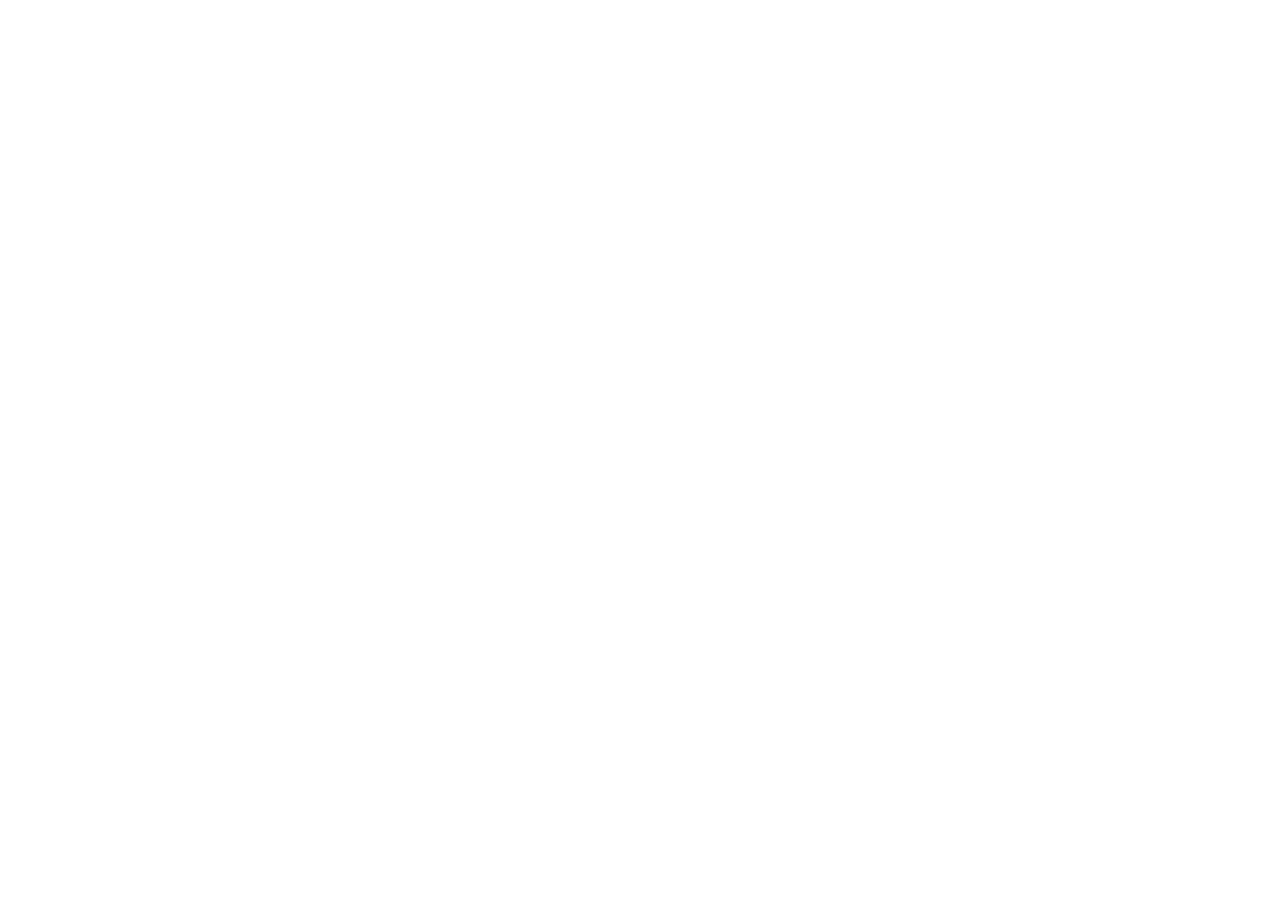
==== index.html @ e98ad9cb "新增login.css/login.js文件，修改login.html文件" ====
<!DOCTYPE html>
<html lang="en">

<head>
    <meta charset="UTF-8">
    <meta name="viewport" content="width=device-width, initial-scale=1.0">
    <meta http-equiv="X-UA-Compatible" content="ie=edge">
    <title>Document</title>

</head>

<body>




</body>

</html>
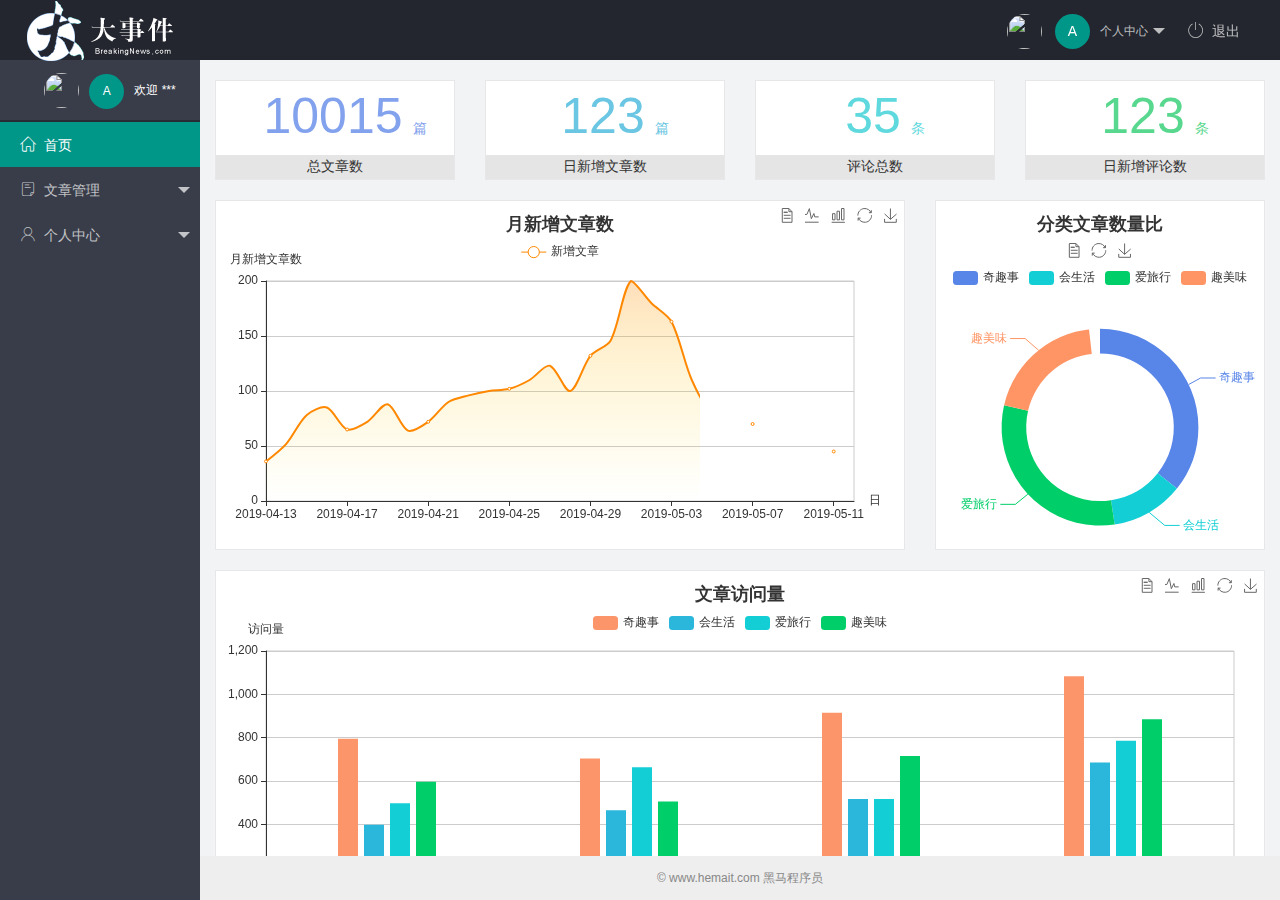
==== commit c0703ab6: "完成主页功能开发" ====
--- a/index.html
+++ b/index.html
@@ -5,15 +5,86 @@
     <meta charset="UTF-8">
     <meta name="viewport" content="width=device-width, initial-scale=1.0">
     <meta http-equiv="X-UA-Compatible" content="ie=edge">
-    <title>Document</title>
+    <title>后台主页</title>
+    <link rel="stylesheet" href="./assets/lib/layui/css/layui.css">
+    <link rel="stylesheet" href="./assets/fonts/iconfont.css">
+    <link rel="stylesheet" href="./assets/css/index.css">
 
 </head>
 
 <body>
+    <div class="layui-layout layui-layout-admin">
+        <div class="layui-header">
+            <div class="layui-logo">
+                <img src="./assets/images/logo.png" alt="" id='logo_pic'>
+            </div>
+            <!-- 头部区域（可配合layui 已有的水平导航） -->
+            <!-- 插入头部logo图片 -->
+
+            <ul class="layui-nav layui-layout-right">
+                <li class="layui-nav-item layui-hide layui-show-md-inline-block">
+                    <a href="javascript:;" class="userinfo">
+                        <img src="//tva1.sinaimg.cn/crop.0.0.118.118.180/5db11ff4gw1e77d3nqrv8j203b03cweg.jpg" class="layui-nav-img"> <span class="text-avatar">A</span>个人中心
+                    </a>
+                    <dl class="layui-nav-child">
+                        <dd><a href="">基本资料</a></dd>
+                        <dd><a href="">更换头像</a></dd>
+                        <dd><a href="">重置密码</a></dd>
+                    </dl>
+                </li>
+                <li class="layui-nav-item" lay-header-event="menuRight" lay-unselect>
+                    <a href="javascript:;" id='logout'>
+                        <span class="iconfont icon-tuichu"></span>退出
+                    </a>
+                </li>
+            </ul>
+        </div>
+
+        <div class="layui-side layui-bg-black">
+            <div class="layui-side-scroll">
+                <!-- 左侧导航区域（可配合layui已有的垂直导航） -->
+                <div class="userinfo">
+                    <img src="//tva1.sinaimg.cn/crop.0.0.118.118.180/5db11ff4gw1e77d3nqrv8j203b03cweg.jpg" class="layui-nav-img"><span class="text-avatar">A</span><span id="welcome">欢迎 ***</span>
+                </div>
+                <ul class="layui-nav layui-nav-tree" lay-shrink="all">
+                    <li class="layui-nav-item layui-this"><a href="./home/dashboard.html" target="fm"><span class="iconfont icon-home"></span>首页</a></li>
+                    <li class="layui-nav-item">
+                        <a class="" href="javascript:;"><span class="iconfont icon-16"></span>文章管理</a>
+                        <dl class="layui-nav-child">
+                            <dd><a href="javascript:;"><i class="layui-icon layui-icon-app"></i>文章类别</a></dd>
+                            <dd><a href="javascript:;"><i class="layui-icon layui-icon-app"></i>文章列表</a></dd>
+                            <dd><a href="javascript:;"><i class="layui-icon layui-icon-app"></i>发表文章</a></dd>
+                        </dl>
+                    </li>
+                    <li class="layui-nav-item">
+                        <a href="javascript:;"><span class="iconfont icon-user"></span>个人中心</a>
+                        <dl class="layui-nav-child">
+                            <dd><a href="javascript:;"><i class="layui-icon layui-icon-app"></i>基本资料</a></dd>
+                            <dd><a href="javascript:;"><i class="layui-icon layui-icon-app"></i>更换头像</a></dd>
+                            <dd><a href="javascript:;"><i class="layui-icon layui-icon-app"></i>重置密码</a></dd>
+                        </dl>
+                    </li>
+                </ul>
+            </div>
+        </div>
+
+        <div class="layui-body">
+            <!-- 内容主体区域 -->
+            <iframe src="./home/dashboard.html" name="fm" frameborder="0" class="fm"></iframe>
+        </div>
+
+        <div class="layui-footer">
+            <!-- 底部固定区域 -->
+            © www.hemait.com 黑马程序员
+        </div>
+    </div>
 
 
 
-
+    <script src="./assets/lib/jquery.js"></script>
+    <script src="./assets/js/baseAPI.js"></script>
+    <script src="./assets/lib/layui/layui.all.js"></script>
+    <script src="./assets/js/index.js"></script>
 </body>
 
 </html>--- a/assets/lib/layui/css/layui.css
+++ b/assets/lib/layui/css/layui.css
@@ -0,0 +1,2 @@
+/** layui-v2.5.5 MIT License By https://www.layui.com */
+ .layui-inline,img{display:inline-block;vertical-align:middle}h1,h2,h3,h4,h5,h6{font-weight:400}.layui-edge,.layui-header,.layui-inline,.layui-main{position:relative}.layui-body,.layui-edge,.layui-elip{overflow:hidden}.layui-btn,.layui-edge,.layui-inline,img{vertical-align:middle}.layui-btn,.layui-disabled,.layui-icon,.layui-unselect{-moz-user-select:none;-webkit-user-select:none;-ms-user-select:none}.layui-elip,.layui-form-checkbox span,.layui-form-pane .layui-form-label{text-overflow:ellipsis;white-space:nowrap}.layui-breadcrumb,.layui-tree-btnGroup{visibility:hidden}blockquote,body,button,dd,div,dl,dt,form,h1,h2,h3,h4,h5,h6,input,li,ol,p,pre,td,textarea,th,ul{margin:0;padding:0;-webkit-tap-highlight-color:rgba(0,0,0,0)}a:active,a:hover{outline:0}img{border:none}li{list-style:none}table{border-collapse:collapse;border-spacing:0}h4,h5,h6{font-size:100%}button,input,optgroup,option,select,textarea{font-family:inherit;font-size:inherit;font-style:inherit;font-weight:inherit;outline:0}pre{white-space:pre-wrap;white-space:-moz-pre-wrap;white-space:-pre-wrap;white-space:-o-pre-wrap;word-wrap:break-word}body{line-height:24px;font:14px Helvetica Neue,Helvetica,PingFang SC,Tahoma,Arial,sans-serif}hr{height:1px;margin:10px 0;border:0;clear:both}a{color:#333;text-decoration:none}a:hover{color:#777}a cite{font-style:normal;*cursor:pointer}.layui-border-box,.layui-border-box *{box-sizing:border-box}.layui-box,.layui-box *{box-sizing:content-box}.layui-clear{clear:both;*zoom:1}.layui-clear:after{content:'\20';clear:both;*zoom:1;display:block;height:0}.layui-inline{*display:inline;*zoom:1}.layui-edge{display:inline-block;width:0;height:0;border-width:6px;border-style:dashed;border-color:transparent}.layui-edge-top{top:-4px;border-bottom-color:#999;border-bottom-style:solid}.layui-edge-right{border-left-color:#999;border-left-style:solid}.layui-edge-bottom{top:2px;border-top-color:#999;border-top-style:solid}.layui-edge-left{border-right-color:#999;border-right-style:solid}.layui-disabled,.layui-disabled:hover{color:#d2d2d2!important;cursor:not-allowed!important}.layui-circle{border-radius:100%}.layui-show{display:block!important}.layui-hide{display:none!important}@font-face{font-family:layui-icon;src:url(../font/iconfont.eot?v=250);src:url(../font/iconfont.eot?v=250#iefix) format('embedded-opentype'),url(../font/iconfont.woff2?v=250) format('woff2'),url(../font/iconfont.woff?v=250) format('woff'),url(../font/iconfont.ttf?v=250) format('truetype'),url(../font/iconfont.svg?v=250#layui-icon) format('svg')}.layui-icon{font-family:layui-icon!important;font-size:16px;font-style:normal;-webkit-font-smoothing:antialiased;-moz-osx-font-smoothing:grayscale}.layui-icon-reply-fill:before{content:"\e611"}.layui-icon-set-fill:before{content:"\e614"}.layui-icon-menu-fill:before{content:"\e60f"}.layui-icon-search:before{content:"\e615"}.layui-icon-share:before{content:"\e641"}.layui-icon-set-sm:before{content:"\e620"}.layui-icon-engine:before{content:"\e628"}.layui-icon-close:before{content:"\1006"}.layui-icon-close-fill:before{content:"\1007"}.layui-icon-chart-screen:before{content:"\e629"}.layui-icon-star:before{content:"\e600"}.layui-icon-circle-dot:before{content:"\e617"}.layui-icon-chat:before{content:"\e606"}.layui-icon-release:before{content:"\e609"}.layui-icon-list:before{content:"\e60a"}.layui-icon-chart:before{content:"\e62c"}.layui-icon-ok-circle:before{content:"\1005"}.layui-icon-layim-theme:before{content:"\e61b"}.layui-icon-table:before{content:"\e62d"}.layui-icon-right:before{content:"\e602"}.layui-icon-left:before{content:"\e603"}.layui-icon-cart-simple:before{content:"\e698"}.layui-icon-face-cry:before{content:"\e69c"}.layui-icon-face-smile:before{content:"\e6af"}.layui-icon-survey:before{content:"\e6b2"}.layui-icon-tree:before{content:"\e62e"}.layui-icon-upload-circle:before{content:"\e62f"}.layui-icon-add-circle:before{content:"\e61f"}.layui-icon-download-circle:before{content:"\e601"}.layui-icon-templeate-1:before{content:"\e630"}.layui-icon-util:before{content:"\e631"}.layui-icon-face-surprised:before{content:"\e664"}.layui-icon-edit:before{content:"\e642"}.layui-icon-speaker:before{content:"\e645"}.layui-icon-down:before{content:"\e61a"}.layui-icon-file:before{content:"\e621"}.layui-icon-layouts:before{content:"\e632"}.layui-icon-rate-half:before{content:"\e6c9"}.layui-icon-add-circle-fine:before{content:"\e608"}.layui-icon-prev-circle:before{content:"\e633"}.layui-icon-read:before{content:"\e705"}.layui-icon-404:before{content:"\e61c"}.layui-icon-carousel:before{content:"\e634"}.layui-icon-help:before{content:"\e607"}.layui-icon-code-circle:before{content:"\e635"}.layui-icon-water:before{content:"\e636"}.layui-icon-username:before{content:"\e66f"}.layui-icon-find-fill:before{content:"\e670"}.layui-icon-about:before{content:"\e60b"}.layui-icon-location:before{content:"\e715"}.layui-icon-up:before{content:"\e619"}.layui-icon-pause:before{content:"\e651"}.layui-icon-date:before{content:"\e637"}.layui-icon-layim-uploadfile:before{content:"\e61d"}.layui-icon-delete:before{content:"\e640"}.layui-icon-play:before{content:"\e652"}.layui-icon-top:before{content:"\e604"}.layui-icon-friends:before{content:"\e612"}.layui-icon-refresh-3:before{content:"\e9aa"}.layui-icon-ok:before{content:"\e605"}.layui-icon-layer:before{content:"\e638"}.layui-icon-face-smile-fine:before{content:"\e60c"}.layui-icon-dollar:before{content:"\e659"}.layui-icon-group:before{content:"\e613"}.layui-icon-layim-download:before{content:"\e61e"}.layui-icon-picture-fine:before{content:"\e60d"}.layui-icon-link:before{content:"\e64c"}.layui-icon-diamond:before{content:"\e735"}.layui-icon-log:before{content:"\e60e"}.layui-icon-rate-solid:before{content:"\e67a"}.layui-icon-fonts-del:before{content:"\e64f"}.layui-icon-unlink:before{content:"\e64d"}.layui-icon-fonts-clear:before{content:"\e639"}.layui-icon-triangle-r:before{content:"\e623"}.layui-icon-circle:before{content:"\e63f"}.layui-icon-radio:before{content:"\e643"}.layui-icon-align-center:before{content:"\e647"}.layui-icon-align-right:before{content:"\e648"}.layui-icon-align-left:before{content:"\e649"}.layui-icon-loading-1:before{content:"\e63e"}.layui-icon-return:before{content:"\e65c"}.layui-icon-fonts-strong:before{content:"\e62b"}.layui-icon-upload:before{content:"\e67c"}.layui-icon-dialogue:before{content:"\e63a"}.layui-icon-video:before{content:"\e6ed"}.layui-icon-headset:before{content:"\e6fc"}.layui-icon-cellphone-fine:before{content:"\e63b"}.layui-icon-add-1:before{content:"\e654"}.layui-icon-face-smile-b:before{content:"\e650"}.layui-icon-fonts-html:before{content:"\e64b"}.layui-icon-form:before{content:"\e63c"}.layui-icon-cart:before{content:"\e657"}.layui-icon-camera-fill:before{content:"\e65d"}.layui-icon-tabs:before{content:"\e62a"}.layui-icon-fonts-code:before{content:"\e64e"}.layui-icon-fire:before{content:"\e756"}.layui-icon-set:before{content:"\e716"}.layui-icon-fonts-u:before{content:"\e646"}.layui-icon-triangle-d:before{content:"\e625"}.layui-icon-tips:before{content:"\e702"}.layui-icon-picture:before{content:"\e64a"}.layui-icon-more-vertical:before{content:"\e671"}.layui-icon-flag:before{content:"\e66c"}.layui-icon-loading:before{content:"\e63d"}.layui-icon-fonts-i:before{content:"\e644"}.layui-icon-refresh-1:before{content:"\e666"}.layui-icon-rmb:before{content:"\e65e"}.layui-icon-home:before{content:"\e68e"}.layui-icon-user:before{content:"\e770"}.layui-icon-notice:before{content:"\e667"}.layui-icon-login-weibo:before{content:"\e675"}.layui-icon-voice:before{content:"\e688"}.layui-icon-upload-drag:before{content:"\e681"}.layui-icon-login-qq:before{content:"\e676"}.layui-icon-snowflake:before{content:"\e6b1"}.layui-icon-file-b:before{content:"\e655"}.layui-icon-template:before{content:"\e663"}.layui-icon-auz:before{content:"\e672"}.layui-icon-console:before{content:"\e665"}.layui-icon-app:before{content:"\e653"}.layui-icon-prev:before{content:"\e65a"}.layui-icon-website:before{content:"\e7ae"}.layui-icon-next:before{content:"\e65b"}.layui-icon-component:before{content:"\e857"}.layui-icon-more:before{content:"\e65f"}.layui-icon-login-wechat:before{content:"\e677"}.layui-icon-shrink-right:before{content:"\e668"}.layui-icon-spread-left:before{content:"\e66b"}.layui-icon-camera:before{content:"\e660"}.layui-icon-note:before{content:"\e66e"}.layui-icon-refresh:before{content:"\e669"}.layui-icon-female:before{content:"\e661"}.layui-icon-male:before{content:"\e662"}.layui-icon-password:before{content:"\e673"}.layui-icon-senior:before{content:"\e674"}.layui-icon-theme:before{content:"\e66a"}.layui-icon-tread:before{content:"\e6c5"}.layui-icon-praise:before{content:"\e6c6"}.layui-icon-star-fill:before{content:"\e658"}.layui-icon-rate:before{content:"\e67b"}.layui-icon-template-1:before{content:"\e656"}.layui-icon-vercode:before{content:"\e679"}.layui-icon-cellphone:before{content:"\e678"}.layui-icon-screen-full:before{content:"\e622"}.layui-icon-screen-restore:before{content:"\e758"}.layui-icon-cols:before{content:"\e610"}.layui-icon-export:before{content:"\e67d"}.layui-icon-print:before{content:"\e66d"}.layui-icon-slider:before{content:"\e714"}.layui-icon-addition:before{content:"\e624"}.layui-icon-subtraction:before{content:"\e67e"}.layui-icon-service:before{content:"\e626"}.layui-icon-transfer:before{content:"\e691"}.layui-main{width:1140px;margin:0 auto}.layui-header{z-index:1000;height:60px}.layui-header a:hover{transition:all .5s;-webkit-transition:all .5s}.layui-side{position:fixed;left:0;top:0;bottom:0;z-index:999;width:200px;overflow-x:hidden}.layui-side-scroll{position:relative;width:220px;height:100%;overflow-x:hidden}.layui-body{position:absolute;left:200px;right:0;top:0;bottom:0;z-index:998;width:auto;overflow-y:auto;box-sizing:border-box}.layui-layout-body{overflow:hidden}.layui-layout-admin .layui-header{background-color:#23262E}.layui-layout-admin .layui-side{top:60px;width:200px;overflow-x:hidden}.layui-layout-admin .layui-body{position:fixed;top:60px;bottom:44px}.layui-layout-admin .layui-main{width:auto;margin:0 15px}.layui-layout-admin .layui-footer{position:fixed;left:200px;right:0;bottom:0;height:44px;line-height:44px;padding:0 15px;background-color:#eee}.layui-layout-admin .layui-logo{position:absolute;left:0;top:0;width:200px;height:100%;line-height:60px;text-align:center;color:#009688;font-size:16px}.layui-layout-admin .layui-header .layui-nav{background:0 0}.layui-layout-left{position:absolute!important;left:200px;top:0}.layui-layout-right{position:absolute!important;right:0;top:0}.layui-container{position:relative;margin:0 auto;padding:0 15px;box-sizing:border-box}.layui-fluid{position:relative;margin:0 auto;padding:0 15px}.layui-row:after,.layui-row:before{content:'';display:block;clear:both}.layui-col-lg1,.layui-col-lg10,.layui-col-lg11,.layui-col-lg12,.layui-col-lg2,.layui-col-lg3,.layui-col-lg4,.layui-col-lg5,.layui-col-lg6,.layui-col-lg7,.layui-col-lg8,.layui-col-lg9,.layui-col-md1,.layui-col-md10,.layui-col-md11,.layui-col-md12,.layui-col-md2,.layui-col-md3,.layui-col-md4,.layui-col-md5,.layui-col-md6,.layui-col-md7,.layui-col-md8,.layui-col-md9,.layui-col-sm1,.layui-col-sm10,.layui-col-sm11,.layui-col-sm12,.layui-col-sm2,.layui-col-sm3,.layui-col-sm4,.layui-col-sm5,.layui-col-sm6,.layui-col-sm7,.layui-col-sm8,.layui-col-sm9,.layui-col-xs1,.layui-col-xs10,.layui-col-xs11,.layui-col-xs12,.layui-col-xs2,.layui-col-xs3,.layui-col-xs4,.layui-col-xs5,.layui-col-xs6,.layui-col-xs7,.layui-col-xs8,.layui-col-xs9{position:relative;display:block;box-sizing:border-box}.layui-col-xs1,.layui-col-xs10,.layui-col-xs11,.layui-col-xs12,.layui-col-xs2,.layui-col-xs3,.layui-col-xs4,.layui-col-xs5,.layui-col-xs6,.layui-col-xs7,.layui-col-xs8,.layui-col-xs9{float:left}.layui-col-xs1{width:8.33333333%}.layui-col-xs2{width:16.66666667%}.layui-col-xs3{width:25%}.layui-col-xs4{width:33.33333333%}.layui-col-xs5{width:41.66666667%}.layui-col-xs6{width:50%}.layui-col-xs7{width:58.33333333%}.layui-col-xs8{width:66.66666667%}.layui-col-xs9{width:75%}.layui-col-xs10{width:83.33333333%}.layui-col-xs11{width:91.66666667%}.layui-col-xs12{width:100%}.layui-col-xs-offset1{margin-left:8.33333333%}.layui-col-xs-offset2{margin-left:16.66666667%}.layui-col-xs-offset3{margin-left:25%}.layui-col-xs-offset4{margin-left:33.33333333%}.layui-col-xs-offset5{margin-left:41.66666667%}.layui-col-xs-offset6{margin-left:50%}.layui-col-xs-offset7{margin-left:58.33333333%}.layui-col-xs-offset8{margin-left:66.66666667%}.layui-col-xs-offset9{margin-left:75%}.layui-col-xs-offset10{margin-left:83.33333333%}.layui-col-xs-offset11{margin-left:91.66666667%}.layui-col-xs-offset12{margin-left:100%}@media screen and (max-width:768px){.layui-hide-xs{display:none!important}.layui-show-xs-block{display:block!important}.layui-show-xs-inline{display:inline!important}.layui-show-xs-inline-block{display:inline-block!important}}@media screen and (min-width:768px){.layui-container{width:750px}.layui-hide-sm{display:none!important}.layui-show-sm-block{display:block!important}.layui-show-sm-inline{display:inline!important}.layui-show-sm-inline-block{display:inline-block!important}.layui-col-sm1,.layui-col-sm10,.layui-col-sm11,.layui-col-sm12,.layui-col-sm2,.layui-col-sm3,.layui-col-sm4,.layui-col-sm5,.layui-col-sm6,.layui-col-sm7,.layui-col-sm8,.layui-col-sm9{float:left}.layui-col-sm1{width:8.33333333%}.layui-col-sm2{width:16.66666667%}.layui-col-sm3{width:25%}.layui-col-sm4{width:33.33333333%}.layui-col-sm5{width:41.66666667%}.layui-col-sm6{width:50%}.layui-col-sm7{width:58.33333333%}.layui-col-sm8{width:66.66666667%}.layui-col-sm9{width:75%}.layui-col-sm10{width:83.33333333%}.layui-col-sm11{width:91.66666667%}.layui-col-sm12{width:100%}.layui-col-sm-offset1{margin-left:8.33333333%}.layui-col-sm-offset2{margin-left:16.66666667%}.layui-col-sm-offset3{margin-left:25%}.layui-col-sm-offset4{margin-left:33.33333333%}.layui-col-sm-offset5{margin-left:41.66666667%}.layui-col-sm-offset6{margin-left:50%}.layui-col-sm-offset7{margin-left:58.33333333%}.layui-col-sm-offset8{margin-left:66.66666667%}.layui-col-sm-offset9{margin-left:75%}.layui-col-sm-offset10{margin-left:83.33333333%}.layui-col-sm-offset11{margin-left:91.66666667%}.layui-col-sm-offset12{margin-left:100%}}@media screen and (min-width:992px){.layui-container{width:970px}.layui-hide-md{display:none!important}.layui-show-md-block{display:block!important}.layui-show-md-inline{display:inline!important}.layui-show-md-inline-block{display:inline-block!important}.layui-col-md1,.layui-col-md10,.layui-col-md11,.layui-col-md12,.layui-col-md2,.layui-col-md3,.layui-col-md4,.layui-col-md5,.layui-col-md6,.layui-col-md7,.layui-col-md8,.layui-col-md9{float:left}.layui-col-md1{width:8.33333333%}.layui-col-md2{width:16.66666667%}.layui-col-md3{width:25%}.layui-col-md4{width:33.33333333%}.layui-col-md5{width:41.66666667%}.layui-col-md6{width:50%}.layui-col-md7{width:58.33333333%}.layui-col-md8{width:66.66666667%}.layui-col-md9{width:75%}.layui-col-md10{width:83.33333333%}.layui-col-md11{width:91.66666667%}.layui-col-md12{width:100%}.layui-col-md-offset1{margin-left:8.33333333%}.layui-col-md-offset2{margin-left:16.66666667%}.layui-col-md-offset3{margin-left:25%}.layui-col-md-offset4{margin-left:33.33333333%}.layui-col-md-offset5{margin-left:41.66666667%}.layui-col-md-offset6{margin-left:50%}.layui-col-md-offset7{margin-left:58.33333333%}.layui-col-md-offset8{margin-left:66.66666667%}.layui-col-md-offset9{margin-left:75%}.layui-col-md-offset10{margin-left:83.33333333%}.layui-col-md-offset11{margin-left:91.66666667%}.layui-col-md-offset12{margin-left:100%}}@media screen and (min-width:1200px){.layui-container{width:1170px}.layui-hide-lg{display:none!important}.layui-show-lg-block{display:block!important}.layui-show-lg-inline{display:inline!important}.layui-show-lg-inline-block{display:inline-block!important}.layui-col-lg1,.layui-col-lg10,.layui-col-lg11,.layui-col-lg12,.layui-col-lg2,.layui-col-lg3,.layui-col-lg4,.layui-col-lg5,.layui-col-lg6,.layui-col-lg7,.layui-col-lg8,.layui-col-lg9{float:left}.layui-col-lg1{width:8.33333333%}.layui-col-lg2{width:16.66666667%}.layui-col-lg3{width:25%}.layui-col-lg4{width:33.33333333%}.layui-col-lg5{width:41.66666667%}.layui-col-lg6{width:50%}.layui-col-lg7{width:58.33333333%}.layui-col-lg8{width:66.66666667%}.layui-col-lg9{width:75%}.layui-col-lg10{width:83.33333333%}.layui-col-lg11{width:91.66666667%}.layui-col-lg12{width:100%}.layui-col-lg-offset1{margin-left:8.33333333%}.layui-col-lg-offset2{margin-left:16.66666667%}.layui-col-lg-offset3{margin-left:25%}.layui-col-lg-offset4{margin-left:33.33333333%}.layui-col-lg-offset5{margin-left:41.66666667%}.layui-col-lg-offset6{margin-left:50%}.layui-col-lg-offset7{margin-left:58.33333333%}.layui-col-lg-offset8{margin-left:66.66666667%}.layui-col-lg-offset9{margin-left:75%}.layui-col-lg-offset10{margin-left:83.33333333%}.layui-col-lg-offset11{margin-left:91.66666667%}.layui-col-lg-offset12{margin-left:100%}}.layui-col-space1{margin:-.5px}.layui-col-space1>*{padding:.5px}.layui-col-space3{margin:-1.5px}.layui-col-space3>*{padding:1.5px}.layui-col-space5{margin:-2.5px}.layui-col-space5>*{padding:2.5px}.layui-col-space8{margin:-3.5px}.layui-col-space8>*{padding:3.5px}.layui-col-space10{margin:-5px}.layui-col-space10>*{padding:5px}.layui-col-space12{margin:-6px}.layui-col-space12>*{padding:6px}.layui-col-space15{margin:-7.5px}.layui-col-space15>*{padding:7.5px}.layui-col-space18{margin:-9px}.layui-col-space18>*{padding:9px}.layui-col-space20{margin:-10px}.layui-col-space20>*{padding:10px}.layui-col-space22{margin:-11px}.layui-col-space22>*{padding:11px}.layui-col-space25{margin:-12.5px}.layui-col-space25>*{padding:12.5px}.layui-col-space30{margin:-15px}.layui-col-space30>*{padding:15px}.layui-btn,.layui-input,.layui-select,.layui-textarea,.layui-upload-button{outline:0;-webkit-appearance:none;transition:all .3s;-webkit-transition:all .3s;box-sizing:border-box}.layui-elem-quote{margin-bottom:10px;padding:15px;line-height:22px;border-left:5px solid #009688;border-radius:0 2px 2px 0;background-color:#f2f2f2}.layui-quote-nm{border-style:solid;border-width:1px 1px 1px 5px;background:0 0}.layui-elem-field{margin-bottom:10px;padding:0;border-width:1px;border-style:solid}.layui-elem-field legend{margin-left:20px;padding:0 10px;font-size:20px;font-weight:300}.layui-field-title{margin:10px 0 20px;border-width:1px 0 0}.layui-field-box{padding:10px 15px}.layui-field-title .layui-field-box{padding:10px 0}.layui-progress{position:relative;height:6px;border-radius:20px;background-color:#e2e2e2}.layui-progress-bar{position:absolute;left:0;top:0;width:0;max-width:100%;height:6px;border-radius:20px;text-align:right;background-color:#5FB878;transition:all .3s;-webkit-transition:all .3s}.layui-progress-big,.layui-progress-big .layui-progress-bar{height:18px;line-height:18px}.layui-progress-text{position:relative;top:-20px;line-height:18px;font-size:12px;color:#666}.layui-progress-big .layui-progress-text{position:static;padding:0 10px;color:#fff}.layui-collapse{border-width:1px;border-style:solid;border-radius:2px}.layui-colla-content,.layui-colla-item{border-top-width:1px;border-top-style:solid}.layui-colla-item:first-child{border-top:none}.layui-colla-title{position:relative;height:42px;line-height:42px;padding:0 15px 0 35px;color:#333;background-color:#f2f2f2;cursor:pointer;font-size:14px;overflow:hidden}.layui-colla-content{display:none;padding:10px 15px;line-height:22px;color:#666}.layui-colla-icon{position:absolute;left:15px;top:0;font-size:14px}.layui-card{margin-bottom:15px;border-radius:2px;background-color:#fff;box-shadow:0 1px 2px 0 rgba(0,0,0,.05)}.layui-card:last-child{margin-bottom:0}.layui-card-header{position:relative;height:42px;line-height:42px;padding:0 15px;border-bottom:1px solid #f6f6f6;color:#333;border-radius:2px 2px 0 0;font-size:14px}.layui-bg-black,.layui-bg-blue,.layui-bg-cyan,.layui-bg-green,.layui-bg-orange,.layui-bg-red{color:#fff!important}.layui-card-body{position:relative;padding:10px 15px;line-height:24px}.layui-card-body[pad15]{padding:15px}.layui-card-body[pad20]{padding:20px}.layui-card-body .layui-table{margin:5px 0}.layui-card .layui-tab{margin:0}.layui-panel-window{position:relative;padding:15px;border-radius:0;border-top:5px solid #E6E6E6;background-color:#fff}.layui-auxiliar-moving{position:fixed;left:0;right:0;top:0;bottom:0;width:100%;height:100%;background:0 0;z-index:9999999999}.layui-form-label,.layui-form-mid,.layui-form-select,.layui-input-block,.layui-input-inline,.layui-textarea{position:relative}.layui-bg-red{background-color:#FF5722!important}.layui-bg-orange{background-color:#FFB800!important}.layui-bg-green{background-color:#009688!important}.layui-bg-cyan{background-color:#2F4056!important}.layui-bg-blue{background-color:#1E9FFF!important}.layui-bg-black{background-color:#393D49!important}.layui-bg-gray{background-color:#eee!important;color:#666!important}.layui-badge-rim,.layui-colla-content,.layui-colla-item,.layui-collapse,.layui-elem-field,.layui-form-pane .layui-form-item[pane],.layui-form-pane .layui-form-label,.layui-input,.layui-layedit,.layui-layedit-tool,.layui-quote-nm,.layui-select,.layui-tab-bar,.layui-tab-card,.layui-tab-title,.layui-tab-title .layui-this:after,.layui-textarea{border-color:#e6e6e6}.layui-timeline-item:before,hr{background-color:#e6e6e6}.layui-text{line-height:22px;font-size:14px;color:#666}.layui-text h1,.layui-text h2,.layui-text h3{font-weight:500;color:#333}.layui-text h1{font-size:30px}.layui-text h2{font-size:24px}.layui-text h3{font-size:18px}.layui-text a:not(.layui-btn){color:#01AAED}.layui-text a:not(.layui-btn):hover{text-decoration:underline}.layui-text ul{padding:5px 0 5px 15px}.layui-text ul li{margin-top:5px;list-style-type:disc}.layui-text em,.layui-word-aux{color:#999!important;padding:0 5px!important}.layui-btn{display:inline-block;height:38px;line-height:38px;padding:0 18px;background-color:#009688;color:#fff;white-space:nowrap;text-align:center;font-size:14px;border:none;border-radius:2px;cursor:pointer}.layui-btn:hover{opacity:.8;filter:alpha(opacity=80);color:#fff}.layui-btn:active{opacity:1;filter:alpha(opacity=100)}.layui-btn+.layui-btn{margin-left:10px}.layui-btn-container{font-size:0}.layui-btn-container .layui-btn{margin-right:10px;margin-bottom:10px}.layui-btn-container .layui-btn+.layui-btn{margin-left:0}.layui-table .layui-btn-container .layui-btn{margin-bottom:9px}.layui-btn-radius{border-radius:100px}.layui-btn .layui-icon{margin-right:3px;font-size:18px;vertical-align:bottom;vertical-align:middle\9}.layui-btn-primary{border:1px solid #C9C9C9;background-color:#fff;color:#555}.layui-btn-primary:hover{border-color:#009688;color:#333}.layui-btn-normal{background-color:#1E9FFF}.layui-btn-warm{background-color:#FFB800}.layui-btn-danger{background-color:#FF5722}.layui-btn-checked{background-color:#5FB878}.layui-btn-disabled,.layui-btn-disabled:active,.layui-btn-disabled:hover{border:1px solid #e6e6e6;background-color:#FBFBFB;color:#C9C9C9;cursor:not-allowed;opacity:1}.layui-btn-lg{height:44px;line-height:44px;padding:0 25px;font-size:16px}.layui-btn-sm{height:30px;line-height:30px;padding:0 10px;font-size:12px}.layui-btn-sm i{font-size:16px!important}.layui-btn-xs{height:22px;line-height:22px;padding:0 5px;font-size:12px}.layui-btn-xs i{font-size:14px!important}.layui-btn-group{display:inline-block;vertical-align:middle;font-size:0}.layui-btn-group .layui-btn{margin-left:0!important;margin-right:0!important;border-left:1px solid rgba(255,255,255,.5);border-radius:0}.layui-btn-group .layui-btn-primary{border-left:none}.layui-btn-group .layui-btn-primary:hover{border-color:#C9C9C9;color:#009688}.layui-btn-group .layui-btn:first-child{border-left:none;border-radius:2px 0 0 2px}.layui-btn-group .layui-btn-primary:first-child{border-left:1px solid #c9c9c9}.layui-btn-group .layui-btn:last-child{border-radius:0 2px 2px 0}.layui-btn-group .layui-btn+.layui-btn{margin-left:0}.layui-btn-group+.layui-btn-group{margin-left:10px}.layui-btn-fluid{width:100%}.layui-input,.layui-select,.layui-textarea{height:38px;line-height:1.3;line-height:38px\9;border-width:1px;border-style:solid;background-color:#fff;border-radius:2px}.layui-input::-webkit-input-placeholder,.layui-select::-webkit-input-placeholder,.layui-textarea::-webkit-input-placeholder{line-height:1.3}.layui-input,.layui-textarea{display:block;width:100%;padding-left:10px}.layui-input:hover,.layui-textarea:hover{border-color:#D2D2D2!important}.layui-input:focus,.layui-textarea:focus{border-color:#C9C9C9!important}.layui-textarea{min-height:100px;height:auto;line-height:20px;padding:6px 10px;resize:vertical}.layui-select{padding:0 10px}.layui-form input[type=checkbox],.layui-form input[type=radio],.layui-form select{display:none}.layui-form [lay-ignore]{display:initial}.layui-form-item{margin-bottom:15px;clear:both;*zoom:1}.layui-form-item:after{content:'\20';clear:both;*zoom:1;display:block;height:0}.layui-form-label{float:left;display:block;padding:9px 15px;width:80px;font-weight:400;line-height:20px;text-align:right}.layui-form-label-col{display:block;float:none;padding:9px 0;line-height:20px;text-align:left}.layui-form-item .layui-inline{margin-bottom:5px;margin-right:10px}.layui-input-block{margin-left:110px;min-height:36px}.layui-input-inline{display:inline-block;vertical-align:middle}.layui-form-item .layui-input-inline{float:left;width:190px;margin-right:10px}.layui-form-text .layui-input-inline{width:auto}.layui-form-mid{float:left;display:block;padding:9px 0!important;line-height:20px;margin-right:10px}.layui-form-danger+.layui-form-select .layui-input,.layui-form-danger:focus{border-color:#FF5722!important}.layui-form-select .layui-input{padding-right:30px;cursor:pointer}.layui-form-select .layui-edge{position:absolute;right:10px;top:50%;margin-top:-3px;cursor:pointer;border-width:6px;border-top-color:#c2c2c2;border-top-style:solid;transition:all .3s;-webkit-transition:all .3s}.layui-form-select dl{display:none;position:absolute;left:0;top:42px;padding:5px 0;z-index:899;min-width:100%;border:1px solid #d2d2d2;max-height:300px;overflow-y:auto;background-color:#fff;border-radius:2px;box-shadow:0 2px 4px rgba(0,0,0,.12);box-sizing:border-box}.layui-form-select dl dd,.layui-form-select dl dt{padding:0 10px;line-height:36px;white-space:nowrap;overflow:hidden;text-overflow:ellipsis}.layui-form-select dl dt{font-size:12px;color:#999}.layui-form-select dl dd{cursor:pointer}.layui-form-select dl dd:hover{background-color:#f2f2f2;-webkit-transition:.5s all;transition:.5s all}.layui-form-select .layui-select-group dd{padding-left:20px}.layui-form-select dl dd.layui-select-tips{padding-left:10px!important;color:#999}.layui-form-select dl dd.layui-this{background-color:#5FB878;color:#fff}.layui-form-checkbox,.layui-form-select dl dd.layui-disabled{background-color:#fff}.layui-form-selected dl{display:block}.layui-form-checkbox,.layui-form-checkbox *,.layui-form-switch{display:inline-block;vertical-align:middle}.layui-form-selected .layui-edge{margin-top:-9px;-webkit-transform:rotate(180deg);transform:rotate(180deg);margin-top:-3px\9}:root .layui-form-selected .layui-edge{margin-top:-9px\0/IE9}.layui-form-selectup dl{top:auto;bottom:42px}.layui-select-none{margin:5px 0;text-align:center;color:#999}.layui-select-disabled .layui-disabled{border-color:#eee!important}.layui-select-disabled .layui-edge{border-top-color:#d2d2d2}.layui-form-checkbox{position:relative;height:30px;line-height:30px;margin-right:10px;padding-right:30px;cursor:pointer;font-size:0;-webkit-transition:.1s linear;transition:.1s linear;box-sizing:border-box}.layui-form-checkbox span{padding:0 10px;height:100%;font-size:14px;border-radius:2px 0 0 2px;background-color:#d2d2d2;color:#fff;overflow:hidden}.layui-form-checkbox:hover span{background-color:#c2c2c2}.layui-form-checkbox i{position:absolute;right:0;top:0;width:30px;height:28px;border:1px solid #d2d2d2;border-left:none;border-radius:0 2px 2px 0;color:#fff;font-size:20px;text-align:center}.layui-form-checkbox:hover i{border-color:#c2c2c2;color:#c2c2c2}.layui-form-checked,.layui-form-checked:hover{border-color:#5FB878}.layui-form-checked span,.layui-form-checked:hover span{background-color:#5FB878}.layui-form-checked i,.layui-form-checked:hover i{color:#5FB878}.layui-form-item .layui-form-checkbox{margin-top:4px}.layui-form-checkbox[lay-skin=primary]{height:auto!important;line-height:normal!important;min-width:18px;min-height:18px;border:none!important;margin-right:0;padding-left:28px;padding-right:0;background:0 0}.layui-form-checkbox[lay-skin=primary] span{padding-left:0;padding-right:15px;line-height:18px;background:0 0;color:#666}.layui-form-checkbox[lay-skin=primary] i{right:auto;left:0;width:16px;height:16px;line-height:16px;border:1px solid #d2d2d2;font-size:12px;border-radius:2px;background-color:#fff;-webkit-transition:.1s linear;transition:.1s linear}.layui-form-checkbox[lay-skin=primary]:hover i{border-color:#5FB878;color:#fff}.layui-form-checked[lay-skin=primary] i{border-color:#5FB878!important;background-color:#5FB878;color:#fff}.layui-checkbox-disbaled[lay-skin=primary] span{background:0 0!important;color:#c2c2c2}.layui-checkbox-disbaled[lay-skin=primary]:hover i{border-color:#d2d2d2}.layui-form-item .layui-form-checkbox[lay-skin=primary]{margin-top:10px}.layui-form-switch{position:relative;height:22px;line-height:22px;min-width:35px;padding:0 5px;margin-top:8px;border:1px solid #d2d2d2;border-radius:20px;cursor:pointer;background-color:#fff;-webkit-transition:.1s linear;transition:.1s linear}.layui-form-switch i{position:absolute;left:5px;top:3px;width:16px;height:16px;border-radius:20px;background-color:#d2d2d2;-webkit-transition:.1s linear;transition:.1s linear}.layui-form-switch em{position:relative;top:0;width:25px;margin-left:21px;padding:0!important;text-align:center!important;color:#999!important;font-style:normal!important;font-size:12px}.layui-form-onswitch{border-color:#5FB878;background-color:#5FB878}.layui-checkbox-disbaled,.layui-checkbox-disbaled i{border-color:#e2e2e2!important}.layui-form-onswitch i{left:100%;margin-left:-21px;background-color:#fff}.layui-form-onswitch em{margin-left:5px;margin-right:21px;color:#fff!important}.layui-checkbox-disbaled span{background-color:#e2e2e2!important}.layui-checkbox-disbaled:hover i{color:#fff!important}[lay-radio]{display:none}.layui-form-radio,.layui-form-radio *{display:inline-block;vertical-align:middle}.layui-form-radio{line-height:28px;margin:6px 10px 0 0;padding-right:10px;cursor:pointer;font-size:0}.layui-form-radio *{font-size:14px}.layui-form-radio>i{margin-right:8px;font-size:22px;color:#c2c2c2}.layui-form-radio>i:hover,.layui-form-radioed>i{color:#5FB878}.layui-radio-disbaled>i{color:#e2e2e2!important}.layui-form-pane .layui-form-label{width:110px;padding:8px 15px;height:38px;line-height:20px;border-width:1px;border-style:solid;border-radius:2px 0 0 2px;text-align:center;background-color:#FBFBFB;overflow:hidden;box-sizing:border-box}.layui-form-pane .layui-input-inline{margin-left:-1px}.layui-form-pane .layui-input-block{margin-left:110px;left:-1px}.layui-form-pane .layui-input{border-radius:0 2px 2px 0}.layui-form-pane .layui-form-text .layui-form-label{float:none;width:100%;border-radius:2px;box-sizing:border-box;text-align:left}.layui-form-pane .layui-form-text .layui-input-inline{display:block;margin:0;top:-1px;clear:both}.layui-form-pane .layui-form-text .layui-input-block{margin:0;left:0;top:-1px}.layui-form-pane .layui-form-text .layui-textarea{min-height:100px;border-radius:0 0 2px 2px}.layui-form-pane .layui-form-checkbox{margin:4px 0 4px 10px}.layui-form-pane .layui-form-radio,.layui-form-pane .layui-form-switch{margin-top:6px;margin-left:10px}.layui-form-pane .layui-form-item[pane]{position:relative;border-width:1px;border-style:solid}.layui-form-pane .layui-form-item[pane] .layui-form-label{position:absolute;left:0;top:0;height:100%;border-width:0 1px 0 0}.layui-form-pane .layui-form-item[pane] .layui-input-inline{margin-left:110px}@media screen and (max-width:450px){.layui-form-item .layui-form-label{text-overflow:ellipsis;overflow:hidden;white-space:nowrap}.layui-form-item .layui-inline{display:block;margin-right:0;margin-bottom:20px;clear:both}.layui-form-item .layui-inline:after{content:'\20';clear:both;display:block;height:0}.layui-form-item .layui-input-inline{display:block;float:none;left:-3px;width:auto;margin:0 0 10px 112px}.layui-form-item .layui-input-inline+.layui-form-mid{margin-left:110px;top:-5px;padding:0}.layui-form-item .layui-form-checkbox{margin-right:5px;margin-bottom:5px}}.layui-layedit{border-width:1px;border-style:solid;border-radius:2px}.layui-layedit-tool{padding:3px 5px;border-bottom-width:1px;border-bottom-style:solid;font-size:0}.layedit-tool-fixed{position:fixed;top:0;border-top:1px solid #e2e2e2}.layui-layedit-tool .layedit-tool-mid,.layui-layedit-tool .layui-icon{display:inline-block;vertical-align:middle;text-align:center;font-size:14px}.layui-layedit-tool .layui-icon{position:relative;width:32px;height:30px;line-height:30px;margin:3px 5px;color:#777;cursor:pointer;border-radius:2px}.layui-layedit-tool .layui-icon:hover{color:#393D49}.layui-layedit-tool .layui-icon:active{color:#000}.layui-layedit-tool .layedit-tool-active{background-color:#e2e2e2;color:#000}.layui-layedit-tool .layui-disabled,.layui-layedit-tool .layui-disabled:hover{color:#d2d2d2;cursor:not-allowed}.layui-layedit-tool .layedit-tool-mid{width:1px;height:18px;margin:0 10px;background-color:#d2d2d2}.layedit-tool-html{width:50px!important;font-size:30px!important}.layedit-tool-b,.layedit-tool-code,.layedit-tool-help{font-size:16px!important}.layedit-tool-d,.layedit-tool-face,.layedit-tool-image,.layedit-tool-unlink{font-size:18px!important}.layedit-tool-image input{position:absolute;font-size:0;left:0;top:0;width:100%;height:100%;opacity:.01;filter:Alpha(opacity=1);cursor:pointer}.layui-layedit-iframe iframe{display:block;width:100%}#LAY_layedit_code{overflow:hidden}.layui-laypage{display:inline-block;*display:inline;*zoom:1;vertical-align:middle;margin:10px 0;font-size:0}.layui-laypage>a:first-child,.layui-laypage>a:first-child em{border-radius:2px 0 0 2px}.layui-laypage>a:last-child,.layui-laypage>a:last-child em{border-radius:0 2px 2px 0}.layui-laypage>:first-child{margin-left:0!important}.layui-laypage>:last-child{margin-right:0!important}.layui-laypage a,.layui-laypage button,.layui-laypage input,.layui-laypage select,.layui-laypage span{border:1px solid #e2e2e2}.layui-laypage a,.layui-laypage span{display:inline-block;*display:inline;*zoom:1;vertical-align:middle;padding:0 15px;height:28px;line-height:28px;margin:0 -1px 5px 0;background-color:#fff;color:#333;font-size:12px}.layui-flow-more a *,.layui-laypage input,.layui-table-view select[lay-ignore]{display:inline-block}.layui-laypage a:hover{color:#009688}.layui-laypage em{font-style:normal}.layui-laypage .layui-laypage-spr{color:#999;font-weight:700}.layui-laypage a{text-decoration:none}.layui-laypage .layui-laypage-curr{position:relative}.layui-laypage .layui-laypage-curr em{position:relative;color:#fff}.layui-laypage .layui-laypage-curr .layui-laypage-em{position:absolute;left:-1px;top:-1px;padding:1px;width:100%;height:100%;background-color:#009688}.layui-laypage-em{border-radius:2px}.layui-laypage-next em,.layui-laypage-prev em{font-family:Sim sun;font-size:16px}.layui-laypage .layui-laypage-count,.layui-laypage .layui-laypage-limits,.layui-laypage .layui-laypage-refresh,.layui-laypage .layui-laypage-skip{margin-left:10px;margin-right:10px;padding:0;border:none}.layui-laypage .layui-laypage-limits,.layui-laypage .layui-laypage-refresh{vertical-align:top}.layui-laypage .layui-laypage-refresh i{font-size:18px;cursor:pointer}.layui-laypage select{height:22px;padding:3px;border-radius:2px;cursor:pointer}.layui-laypage .layui-laypage-skip{height:30px;line-height:30px;color:#999}.layui-laypage button,.layui-laypage input{height:30px;line-height:30px;border-radius:2px;vertical-align:top;background-color:#fff;box-sizing:border-box}.layui-laypage input{width:40px;margin:0 10px;padding:0 3px;text-align:center}.layui-laypage input:focus,.layui-laypage select:focus{border-color:#009688!important}.layui-laypage button{margin-left:10px;padding:0 10px;cursor:pointer}.layui-table,.layui-table-view{margin:10px 0}.layui-flow-more{margin:10px 0;text-align:center;color:#999;font-size:14px}.layui-flow-more a{height:32px;line-height:32px}.layui-flow-more a *{vertical-align:top}.layui-flow-more a cite{padding:0 20px;border-radius:3px;background-color:#eee;color:#333;font-style:normal}.layui-flow-more a cite:hover{opacity:.8}.layui-flow-more a i{font-size:30px;color:#737383}.layui-table{width:100%;background-color:#fff;color:#666}.layui-table tr{transition:all .3s;-webkit-transition:all .3s}.layui-table th{text-align:left;font-weight:400}.layui-table tbody tr:hover,.layui-table thead tr,.layui-table-click,.layui-table-header,.layui-table-hover,.layui-table-mend,.layui-table-patch,.layui-table-tool,.layui-table-total,.layui-table-total tr,.layui-table[lay-even] tr:nth-child(even){background-color:#f2f2f2}.layui-table td,.layui-table th,.layui-table-col-set,.layui-table-fixed-r,.layui-table-grid-down,.layui-table-header,.layui-table-page,.layui-table-tips-main,.layui-table-tool,.layui-table-total,.layui-table-view,.layui-table[lay-skin=line],.layui-table[lay-skin=row]{border-width:1px;border-style:solid;border-color:#e6e6e6}.layui-table td,.layui-table th{position:relative;padding:9px 15px;min-height:20px;line-height:20px;font-size:14px}.layui-table[lay-skin=line] td,.layui-table[lay-skin=line] th{border-width:0 0 1px}.layui-table[lay-skin=row] td,.layui-table[lay-skin=row] th{border-width:0 1px 0 0}.layui-table[lay-skin=nob] td,.layui-table[lay-skin=nob] th{border:none}.layui-table img{max-width:100px}.layui-table[lay-size=lg] td,.layui-table[lay-size=lg] th{padding:15px 30px}.layui-table-view .layui-table[lay-size=lg] .layui-table-cell{height:40px;line-height:40px}.layui-table[lay-size=sm] td,.layui-table[lay-size=sm] th{font-size:12px;padding:5px 10px}.layui-table-view .layui-table[lay-size=sm] .layui-table-cell{height:20px;line-height:20px}.layui-table[lay-data]{display:none}.layui-table-box{position:relative;overflow:hidden}.layui-table-view .layui-table{position:relative;width:auto;margin:0}.layui-table-view .layui-table[lay-skin=line]{border-width:0 1px 0 0}.layui-table-view .layui-table[lay-skin=row]{border-width:0 0 1px}.layui-table-view .layui-table td,.layui-table-view .layui-table th{padding:5px 0;border-top:none;border-left:none}.layui-table-view .layui-table th.layui-unselect .layui-table-cell span{cursor:pointer}.layui-table-view .layui-table td{cursor:default}.layui-table-view .layui-table td[data-edit=text]{cursor:text}.layui-table-view .layui-form-checkbox[lay-skin=primary] i{width:18px;height:18px}.layui-table-view .layui-form-radio{line-height:0;padding:0}.layui-table-view .layui-form-radio>i{margin:0;font-size:20px}.layui-table-init{position:absolute;left:0;top:0;width:100%;height:100%;text-align:center;z-index:110}.layui-table-init .layui-icon{position:absolute;left:50%;top:50%;margin:-15px 0 0 -15px;font-size:30px;color:#c2c2c2}.layui-table-header{border-width:0 0 1px;overflow:hidden}.layui-table-header .layui-table{margin-bottom:-1px}.layui-table-tool .layui-inline[lay-event]{position:relative;width:26px;height:26px;padding:5px;line-height:16px;margin-right:10px;text-align:center;color:#333;border:1px solid #ccc;cursor:pointer;-webkit-transition:.5s all;transition:.5s all}.layui-table-tool .layui-inline[lay-event]:hover{border:1px solid #999}.layui-table-tool-temp{padding-right:120px}.layui-table-tool-self{position:absolute;right:17px;top:10px}.layui-table-tool .layui-table-tool-self .layui-inline[lay-event]{margin:0 0 0 10px}.layui-table-tool-panel{position:absolute;top:29px;left:-1px;padding:5px 0;min-width:150px;min-height:40px;border:1px solid #d2d2d2;text-align:left;overflow-y:auto;background-color:#fff;box-shadow:0 2px 4px rgba(0,0,0,.12)}.layui-table-cell,.layui-table-tool-panel li{overflow:hidden;text-overflow:ellipsis;white-space:nowrap}.layui-table-tool-panel li{padding:0 10px;line-height:30px;-webkit-transition:.5s all;transition:.5s all}.layui-table-tool-panel li .layui-form-checkbox[lay-skin=primary]{width:100%;padding-left:28px}.layui-table-tool-panel li:hover{background-color:#f2f2f2}.layui-table-tool-panel li .layui-form-checkbox[lay-skin=primary] i{position:absolute;left:0;top:0}.layui-table-tool-panel li .layui-form-checkbox[lay-skin=primary] span{padding:0}.layui-table-tool .layui-table-tool-self .layui-table-tool-panel{left:auto;right:-1px}.layui-table-col-set{position:absolute;right:0;top:0;width:20px;height:100%;border-width:0 0 0 1px;background-color:#fff}.layui-table-sort{width:10px;height:20px;margin-left:5px;cursor:pointer!important}.layui-table-sort .layui-edge{position:absolute;left:5px;border-width:5px}.layui-table-sort .layui-table-sort-asc{top:3px;border-top:none;border-bottom-style:solid;border-bottom-color:#b2b2b2}.layui-table-sort .layui-table-sort-asc:hover{border-bottom-color:#666}.layui-table-sort .layui-table-sort-desc{bottom:5px;border-bottom:none;border-top-style:solid;border-top-color:#b2b2b2}.layui-table-sort .layui-table-sort-desc:hover{border-top-color:#666}.layui-table-sort[lay-sort=asc] .layui-table-sort-asc{border-bottom-color:#000}.layui-table-sort[lay-sort=desc] .layui-table-sort-desc{border-top-color:#000}.layui-table-cell{height:28px;line-height:28px;padding:0 15px;position:relative;box-sizing:border-box}.layui-table-cell .layui-form-checkbox[lay-skin=primary]{top:-1px;padding:0}.layui-table-cell .layui-table-link{color:#01AAED}.laytable-cell-checkbox,.laytable-cell-numbers,.laytable-cell-radio,.laytable-cell-space{padding:0;text-align:center}.layui-table-body{position:relative;overflow:auto;margin-right:-1px;margin-bottom:-1px}.layui-table-body .layui-none{line-height:26px;padding:15px;text-align:center;color:#999}.layui-table-fixed{position:absolute;left:0;top:0;z-index:101}.layui-table-fixed .layui-table-body{overflow:hidden}.layui-table-fixed-l{box-shadow:0 -1px 8px rgba(0,0,0,.08)}.layui-table-fixed-r{left:auto;right:-1px;border-width:0 0 0 1px;box-shadow:-1px 0 8px rgba(0,0,0,.08)}.layui-table-fixed-r .layui-table-header{position:relative;overflow:visible}.layui-table-mend{position:absolute;right:-49px;top:0;height:100%;width:50px}.layui-table-tool{position:relative;z-index:890;width:100%;min-height:50px;line-height:30px;padding:10px 15px;border-width:0 0 1px}.layui-table-tool .layui-btn-container{margin-bottom:-10px}.layui-table-page,.layui-table-total{border-width:1px 0 0;margin-bottom:-1px;overflow:hidden}.layui-table-page{position:relative;width:100%;padding:7px 7px 0;height:41px;font-size:12px;white-space:nowrap}.layui-table-page>div{height:26px}.layui-table-page .layui-laypage{margin:0}.layui-table-page .layui-laypage a,.layui-table-page .layui-laypage span{height:26px;line-height:26px;margin-bottom:10px;border:none;background:0 0}.layui-table-page .layui-laypage a,.layui-table-page .layui-laypage span.layui-laypage-curr{padding:0 12px}.layui-table-page .layui-laypage span{margin-left:0;padding:0}.layui-table-page .layui-laypage .layui-laypage-prev{margin-left:-7px!important}.layui-table-page .layui-laypage .layui-laypage-curr .layui-laypage-em{left:0;top:0;padding:0}.layui-table-page .layui-laypage button,.layui-table-page .layui-laypage input{height:26px;line-height:26px}.layui-table-page .layui-laypage input{width:40px}.layui-table-page .layui-laypage button{padding:0 10px}.layui-table-page select{height:18px}.layui-table-patch .layui-table-cell{padding:0;width:30px}.layui-table-edit{position:absolute;left:0;top:0;width:100%;height:100%;padding:0 14px 1px;border-radius:0;box-shadow:1px 1px 20px rgba(0,0,0,.15)}.layui-table-edit:focus{border-color:#5FB878!important}select.layui-table-edit{padding:0 0 0 10px;border-color:#C9C9C9}.layui-table-view .layui-form-checkbox,.layui-table-view .layui-form-radio,.layui-table-view .layui-form-switch{top:0;margin:0;box-sizing:content-box}.layui-table-view .layui-form-checkbox{top:-1px;height:26px;line-height:26px}.layui-table-view .layui-form-checkbox i{height:26px}.layui-table-grid .layui-table-cell{overflow:visible}.layui-table-grid-down{position:absolute;top:0;right:0;width:26px;height:100%;padding:5px 0;border-width:0 0 0 1px;text-align:center;background-color:#fff;color:#999;cursor:pointer}.layui-table-grid-down .layui-icon{position:absolute;top:50%;left:50%;margin:-8px 0 0 -8px}.layui-table-grid-down:hover{background-color:#fbfbfb}body .layui-table-tips .layui-layer-content{background:0 0;padding:0;box-shadow:0 1px 6px rgba(0,0,0,.12)}.layui-table-tips-main{margin:-44px 0 0 -1px;max-height:150px;padding:8px 15px;font-size:14px;overflow-y:scroll;background-color:#fff;color:#666}.layui-table-tips-c{position:absolute;right:-3px;top:-13px;width:20px;height:20px;padding:3px;cursor:pointer;background-color:#666;border-radius:50%;color:#fff}.layui-table-tips-c:hover{background-color:#777}.layui-table-tips-c:before{position:relative;right:-2px}.layui-upload-file{display:none!important;opacity:.01;filter:Alpha(opacity=1)}.layui-upload-drag,.layui-upload-form,.layui-upload-wrap{display:inline-block}.layui-upload-list{margin:10px 0}.layui-upload-choose{padding:0 10px;color:#999}.layui-upload-drag{position:relative;padding:30px;border:1px dashed #e2e2e2;background-color:#fff;text-align:center;cursor:pointer;color:#999}.layui-upload-drag .layui-icon{font-size:50px;color:#009688}.layui-upload-drag[lay-over]{border-color:#009688}.layui-upload-iframe{position:absolute;width:0;height:0;border:0;visibility:hidden}.layui-upload-wrap{position:relative;vertical-align:middle}.layui-upload-wrap .layui-upload-file{display:block!important;position:absolute;left:0;top:0;z-index:10;font-size:100px;width:100%;height:100%;opacity:.01;filter:Alpha(opacity=1);cursor:pointer}.layui-transfer-active,.layui-transfer-box{display:inline-block;vertical-align:middle}.layui-transfer-box,.layui-transfer-header,.layui-transfer-search{border-width:0;border-style:solid;border-color:#e6e6e6}.layui-transfer-box{position:relative;border-width:1px;width:200px;height:360px;border-radius:2px;background-color:#fff}.layui-transfer-box .layui-form-checkbox{width:100%;margin:0!important}.layui-transfer-header{height:38px;line-height:38px;padding:0 10px;border-bottom-width:1px}.layui-transfer-search{position:relative;padding:10px;border-bottom-width:1px}.layui-transfer-search .layui-input{height:32px;padding-left:30px;font-size:12px}.layui-transfer-search .layui-icon-search{position:absolute;left:20px;top:50%;margin-top:-8px;color:#666}.layui-transfer-active{margin:0 15px}.layui-transfer-active .layui-btn{display:block;margin:0;padding:0 15px;background-color:#5FB878;border-color:#5FB878;color:#fff}.layui-transfer-active .layui-btn-disabled{background-color:#FBFBFB;border-color:#e6e6e6;color:#C9C9C9}.layui-transfer-active .layui-btn:first-child{margin-bottom:15px}.layui-transfer-active .layui-btn .layui-icon{margin:0;font-size:14px!important}.layui-transfer-data{padding:5px 0;overflow:auto}.layui-transfer-data li{height:32px;line-height:32px;padding:0 10px}.layui-transfer-data li:hover{background-color:#f2f2f2;transition:.5s all}.layui-transfer-data .layui-none{padding:15px 10px;text-align:center;color:#999}.layui-nav{position:relative;padding:0 20px;background-color:#393D49;color:#fff;border-radius:2px;font-size:0;box-sizing:border-box}.layui-nav *{font-size:14px}.layui-nav .layui-nav-item{position:relative;display:inline-block;*display:inline;*zoom:1;vertical-align:middle;line-height:60px}.layui-nav .layui-nav-item a{display:block;padding:0 20px;color:#fff;color:rgba(255,255,255,.7);transition:all .3s;-webkit-transition:all .3s}.layui-nav .layui-this:after,.layui-nav-bar,.layui-nav-tree .layui-nav-itemed:after{position:absolute;left:0;top:0;width:0;height:5px;background-color:#5FB878;transition:all .2s;-webkit-transition:all .2s}.layui-nav-bar{z-index:1000}.layui-nav .layui-nav-item a:hover,.layui-nav .layui-this a{color:#fff}.layui-nav .layui-this:after{content:'';top:auto;bottom:0;width:100%}.layui-nav-img{width:30px;height:30px;margin-right:10px;border-radius:50%}.layui-nav .layui-nav-more{content:'';width:0;height:0;border-style:solid dashed dashed;border-color:#fff transparent transparent;overflow:hidden;cursor:pointer;transition:all .2s;-webkit-transition:all .2s;position:absolute;top:50%;right:3px;margin-top:-3px;border-width:6px;border-top-color:rgba(255,255,255,.7)}.layui-nav .layui-nav-mored,.layui-nav-itemed>a .layui-nav-more{margin-top:-9px;border-style:dashed dashed solid;border-color:transparent transparent #fff}.layui-nav-child{display:none;position:absolute;left:0;top:65px;min-width:100%;line-height:36px;padding:5px 0;box-shadow:0 2px 4px rgba(0,0,0,.12);border:1px solid #d2d2d2;background-color:#fff;z-index:100;border-radius:2px;white-space:nowrap}.layui-nav .layui-nav-child a{color:#333}.layui-nav .layui-nav-child a:hover{background-color:#f2f2f2;color:#000}.layui-nav-child dd{position:relative}.layui-nav .layui-nav-child dd.layui-this a,.layui-nav-child dd.layui-this{background-color:#5FB878;color:#fff}.layui-nav-child dd.layui-this:after{display:none}.layui-nav-tree{width:200px;padding:0}.layui-nav-tree .layui-nav-item{display:block;width:100%;line-height:45px}.layui-nav-tree .layui-nav-item a{position:relative;height:45px;line-height:45px;text-overflow:ellipsis;overflow:hidden;white-space:nowrap}.layui-nav-tree .layui-nav-item a:hover{background-color:#4E5465}.layui-nav-tree .layui-nav-bar{width:5px;height:0;background-color:#009688}.layui-nav-tree .layui-nav-child dd.layui-this,.layui-nav-tree .layui-nav-child dd.layui-this a,.layui-nav-tree .layui-this,.layui-nav-tree .layui-this>a,.layui-nav-tree .layui-this>a:hover{background-color:#009688;color:#fff}.layui-nav-tree .layui-this:after{display:none}.layui-nav-itemed>a,.layui-nav-tree .layui-nav-title a,.layui-nav-tree .layui-nav-title a:hover{color:#fff!important}.layui-nav-tree .layui-nav-child{position:relative;z-index:0;top:0;border:none;box-shadow:none}.layui-nav-tree .layui-nav-child a{height:40px;line-height:40px;color:#fff;color:rgba(255,255,255,.7)}.layui-nav-tree .layui-nav-child,.layui-nav-tree .layui-nav-child a:hover{background:0 0;color:#fff}.layui-nav-tree .layui-nav-more{right:10px}.layui-nav-itemed>.layui-nav-child{display:block;padding:0;background-color:rgba(0,0,0,.3)!important}.layui-nav-itemed>.layui-nav-child>.layui-this>.layui-nav-child{display:block}.layui-nav-side{position:fixed;top:0;bottom:0;left:0;overflow-x:hidden;z-index:999}.layui-bg-blue .layui-nav-bar,.layui-bg-blue .layui-nav-itemed:after,.layui-bg-blue .layui-this:after{background-color:#93D1FF}.layui-bg-blue .layui-nav-child dd.layui-this{background-color:#1E9FFF}.layui-bg-blue .layui-nav-itemed>a,.layui-nav-tree.layui-bg-blue .layui-nav-title a,.layui-nav-tree.layui-bg-blue .layui-nav-title a:hover{background-color:#007DDB!important}.layui-breadcrumb{font-size:0}.layui-breadcrumb>*{font-size:14px}.layui-breadcrumb a{color:#999!important}.layui-breadcrumb a:hover{color:#5FB878!important}.layui-breadcrumb a cite{color:#666;font-style:normal}.layui-breadcrumb span[lay-separator]{margin:0 10px;color:#999}.layui-tab{margin:10px 0;text-align:left!important}.layui-tab[overflow]>.layui-tab-title{overflow:hidden}.layui-tab-title{position:relative;left:0;height:40px;white-space:nowrap;font-size:0;border-bottom-width:1px;border-bottom-style:solid;transition:all .2s;-webkit-transition:all .2s}.layui-tab-title li{display:inline-block;*display:inline;*zoom:1;vertical-align:middle;font-size:14px;transition:all .2s;-webkit-transition:all .2s;position:relative;line-height:40px;min-width:65px;padding:0 15px;text-align:center;cursor:pointer}.layui-tab-title li a{display:block}.layui-tab-title .layui-this{color:#000}.layui-tab-title .layui-this:after{position:absolute;left:0;top:0;content:'';width:100%;height:41px;border-width:1px;border-style:solid;border-bottom-color:#fff;border-radius:2px 2px 0 0;box-sizing:border-box;pointer-events:none}.layui-tab-bar{position:absolute;right:0;top:0;z-index:10;width:30px;height:39px;line-height:39px;border-width:1px;border-style:solid;border-radius:2px;text-align:center;background-color:#fff;cursor:pointer}.layui-tab-bar .layui-icon{position:relative;display:inline-block;top:3px;transition:all .3s;-webkit-transition:all .3s}.layui-tab-item{display:none}.layui-tab-more{padding-right:30px;height:auto!important;white-space:normal!important}.layui-tab-more li.layui-this:after{border-bottom-color:#e2e2e2;border-radius:2px}.layui-tab-more .layui-tab-bar .layui-icon{top:-2px;top:3px\9;-webkit-transform:rotate(180deg);transform:rotate(180deg)}:root .layui-tab-more .layui-tab-bar .layui-icon{top:-2px\0/IE9}.layui-tab-content{padding:10px}.layui-tab-title li .layui-tab-close{position:relative;display:inline-block;width:18px;height:18px;line-height:20px;margin-left:8px;top:1px;text-align:center;font-size:14px;color:#c2c2c2;transition:all .2s;-webkit-transition:all .2s}.layui-tab-title li .layui-tab-close:hover{border-radius:2px;background-color:#FF5722;color:#fff}.layui-tab-brief>.layui-tab-title .layui-this{color:#009688}.layui-tab-brief>.layui-tab-more li.layui-this:after,.layui-tab-brief>.layui-tab-title .layui-this:after{border:none;border-radius:0;border-bottom:2px solid #5FB878}.layui-tab-brief[overflow]>.layui-tab-title .layui-this:after{top:-1px}.layui-tab-card{border-width:1px;border-style:solid;border-radius:2px;box-shadow:0 2px 5px 0 rgba(0,0,0,.1)}.layui-tab-card>.layui-tab-title{background-color:#f2f2f2}.layui-tab-card>.layui-tab-title li{margin-right:-1px;margin-left:-1px}.layui-tab-card>.layui-tab-title .layui-this{background-color:#fff}.layui-tab-card>.layui-tab-title .layui-this:after{border-top:none;border-width:1px;border-bottom-color:#fff}.layui-tab-card>.layui-tab-title .layui-tab-bar{height:40px;line-height:40px;border-radius:0;border-top:none;border-right:none}.layui-tab-card>.layui-tab-more .layui-this{background:0 0;color:#5FB878}.layui-tab-card>.layui-tab-more .layui-this:after{border:none}.layui-timeline{padding-left:5px}.layui-timeline-item{position:relative;padding-bottom:20px}.layui-timeline-axis{position:absolute;left:-5px;top:0;z-index:10;width:20px;height:20px;line-height:20px;background-color:#fff;color:#5FB878;border-radius:50%;text-align:center;cursor:pointer}.layui-timeline-axis:hover{color:#FF5722}.layui-timeline-item:before{content:'';position:absolute;left:5px;top:0;z-index:0;width:1px;height:100%}.layui-timeline-item:last-child:before{display:none}.layui-timeline-item:first-child:before{display:block}.layui-timeline-content{padding-left:25px}.layui-timeline-title{position:relative;margin-bottom:10px}.layui-badge,.layui-badge-dot,.layui-badge-rim{position:relative;display:inline-block;padding:0 6px;font-size:12px;text-align:center;background-color:#FF5722;color:#fff;border-radius:2px}.layui-badge{height:18px;line-height:18px}.layui-badge-dot{width:8px;height:8px;padding:0;border-radius:50%}.layui-badge-rim{height:18px;line-height:18px;border-width:1px;border-style:solid;background-color:#fff;color:#666}.layui-btn .layui-badge,.layui-btn .layui-badge-dot{margin-left:5px}.layui-nav .layui-badge,.layui-nav .layui-badge-dot{position:absolute;top:50%;margin:-8px 6px 0}.layui-tab-title .layui-badge,.layui-tab-title .layui-badge-dot{left:5px;top:-2px}.layui-carousel{position:relative;left:0;top:0;background-color:#f8f8f8}.layui-carousel>[carousel-item]{position:relative;width:100%;height:100%;overflow:hidden}.layui-carousel>[carousel-item]:before{position:absolute;content:'\e63d';left:50%;top:50%;width:100px;line-height:20px;margin:-10px 0 0 -50px;text-align:center;color:#c2c2c2;font-family:layui-icon!important;font-size:30px;font-style:normal;-webkit-font-smoothing:antialiased;-moz-osx-font-smoothing:grayscale}.layui-carousel>[carousel-item]>*{display:none;position:absolute;left:0;top:0;width:100%;height:100%;background-color:#f8f8f8;transition-duration:.3s;-webkit-transition-duration:.3s}.layui-carousel-updown>*{-webkit-transition:.3s ease-in-out up;transition:.3s ease-in-out up}.layui-carousel-arrow{display:none\9;opacity:0;position:absolute;left:10px;top:50%;margin-top:-18px;width:36px;height:36px;line-height:36px;text-align:center;font-size:20px;border:0;border-radius:50%;background-color:rgba(0,0,0,.2);color:#fff;-webkit-transition-duration:.3s;transition-duration:.3s;cursor:pointer}.layui-carousel-arrow[lay-type=add]{left:auto!important;right:10px}.layui-carousel:hover .layui-carousel-arrow[lay-type=add],.layui-carousel[lay-arrow=always] .layui-carousel-arrow[lay-type=add]{right:20px}.layui-carousel[lay-arrow=always] .layui-carousel-arrow{opacity:1;left:20px}.layui-carousel[lay-arrow=none] .layui-carousel-arrow{display:none}.layui-carousel-arrow:hover,.layui-carousel-ind ul:hover{background-color:rgba(0,0,0,.35)}.layui-carousel:hover .layui-carousel-arrow{display:block\9;opacity:1;left:20px}.layui-carousel-ind{position:relative;top:-35px;width:100%;line-height:0!important;text-align:center;font-size:0}.layui-carousel[lay-indicator=outside]{margin-bottom:30px}.layui-carousel[lay-indicator=outside] .layui-carousel-ind{top:10px}.layui-carousel[lay-indicator=outside] .layui-carousel-ind ul{background-color:rgba(0,0,0,.5)}.layui-carousel[lay-indicator=none] .layui-carousel-ind{display:none}.layui-carousel-ind ul{display:inline-block;padding:5px;background-color:rgba(0,0,0,.2);border-radius:10px;-webkit-transition-duration:.3s;transition-duration:.3s}.layui-carousel-ind li{display:inline-block;width:10px;height:10px;margin:0 3px;font-size:14px;background-color:#e2e2e2;background-color:rgba(255,255,255,.5);border-radius:50%;cursor:pointer;-webkit-transition-duration:.3s;transition-duration:.3s}.layui-carousel-ind li:hover{background-color:rgba(255,255,255,.7)}.layui-carousel-ind li.layui-this{background-color:#fff}.layui-carousel>[carousel-item]>.layui-carousel-next,.layui-carousel>[carousel-item]>.layui-carousel-prev,.layui-carousel>[carousel-item]>.layui-this{display:block}.layui-carousel>[carousel-item]>.layui-this{left:0}.layui-carousel>[carousel-item]>.layui-carousel-prev{left:-100%}.layui-carousel>[carousel-item]>.layui-carousel-next{left:100%}.layui-carousel>[carousel-item]>.layui-carousel-next.layui-carousel-left,.layui-carousel>[carousel-item]>.layui-carousel-prev.layui-carousel-right{left:0}.layui-carousel>[carousel-item]>.layui-this.layui-carousel-left{left:-100%}.layui-carousel>[carousel-item]>.layui-this.layui-carousel-right{left:100%}.layui-carousel[lay-anim=updown] .layui-carousel-arrow{left:50%!important;top:20px;margin:0 0 0 -18px}.layui-carousel[lay-anim=updown]>[carousel-item]>*,.layui-carousel[lay-anim=fade]>[carousel-item]>*{left:0!important}.layui-carousel[lay-anim=updown] .layui-carousel-arrow[lay-type=add]{top:auto!important;bottom:20px}.layui-carousel[lay-anim=updown] .layui-carousel-ind{position:absolute;top:50%;right:20px;width:auto;height:auto}.layui-carousel[lay-anim=updown] .layui-carousel-ind ul{padding:3px 5px}.layui-carousel[lay-anim=updown] .layui-carousel-ind li{display:block;margin:6px 0}.layui-carousel[lay-anim=updown]>[carousel-item]>.layui-this{top:0}.layui-carousel[lay-anim=updown]>[carousel-item]>.layui-carousel-prev{top:-100%}.layui-carousel[lay-anim=updown]>[carousel-item]>.layui-carousel-next{top:100%}.layui-carousel[lay-anim=updown]>[carousel-item]>.layui-carousel-next.layui-carousel-left,.layui-carousel[lay-anim=updown]>[carousel-item]>.layui-carousel-prev.layui-carousel-right{top:0}.layui-carousel[lay-anim=updown]>[carousel-item]>.layui-this.layui-carousel-left{top:-100%}.layui-carousel[lay-anim=updown]>[carousel-item]>.layui-this.layui-carousel-right{top:100%}.layui-carousel[lay-anim=fade]>[carousel-item]>.layui-carousel-next,.layui-carousel[lay-anim=fade]>[carousel-item]>.layui-carousel-prev{opacity:0}.layui-carousel[lay-anim=fade]>[carousel-item]>.layui-carousel-next.layui-carousel-left,.layui-carousel[lay-anim=fade]>[carousel-item]>.layui-carousel-prev.layui-carousel-right{opacity:1}.layui-carousel[lay-anim=fade]>[carousel-item]>.layui-this.layui-carousel-left,.layui-carousel[lay-anim=fade]>[carousel-item]>.layui-this.layui-carousel-right{opacity:0}.layui-fixbar{position:fixed;right:15px;bottom:15px;z-index:999999}.layui-fixbar li{width:50px;height:50px;line-height:50px;margin-bottom:1px;text-align:center;cursor:pointer;font-size:30px;background-color:#9F9F9F;color:#fff;border-radius:2px;opacity:.95}.layui-fixbar li:hover{opacity:.85}.layui-fixbar li:active{opacity:1}.layui-fixbar .layui-fixbar-top{display:none;font-size:40px}body .layui-util-face{border:none;background:0 0}body .layui-util-face .layui-layer-content{padding:0;background-color:#fff;color:#666;box-shadow:none}.layui-util-face .layui-layer-TipsG{display:none}.layui-util-face ul{position:relative;width:372px;padding:10px;border:1px solid #D9D9D9;background-color:#fff;box-shadow:0 0 20px rgba(0,0,0,.2)}.layui-util-face ul li{cursor:pointer;float:left;border:1px solid #e8e8e8;height:22px;width:26px;overflow:hidden;margin:-1px 0 0 -1px;padding:4px 2px;text-align:center}.layui-util-face ul li:hover{position:relative;z-index:2;border:1px solid #eb7350;background:#fff9ec}.layui-code{position:relative;margin:10px 0;padding:15px;line-height:20px;border:1px solid #ddd;border-left-width:6px;background-color:#F2F2F2;color:#333;font-family:Courier New;font-size:12px}.layui-rate,.layui-rate *{display:inline-block;vertical-align:middle}.layui-rate{padding:10px 5px 10px 0;font-size:0}.layui-rate li i.layui-icon{font-size:20px;color:#FFB800;margin-right:5px;transition:all .3s;-webkit-transition:all .3s}.layui-rate li i:hover{cursor:pointer;transform:scale(1.12);-webkit-transform:scale(1.12)}.layui-rate[readonly] li i:hover{cursor:default;transform:scale(1)}.layui-colorpicker{width:26px;height:26px;border:1px solid #e6e6e6;padding:5px;border-radius:2px;line-height:24px;display:inline-block;cursor:pointer;transition:all .3s;-webkit-transition:all .3s}.layui-colorpicker:hover{border-color:#d2d2d2}.layui-colorpicker.layui-colorpicker-lg{width:34px;height:34px;line-height:32px}.layui-colorpicker.layui-colorpicker-sm{width:24px;height:24px;line-height:22px}.layui-colorpicker.layui-colorpicker-xs{width:22px;height:22px;line-height:20px}.layui-colorpicker-trigger-bgcolor{display:block;background:url([data-uri]);border-radius:2px}.layui-colorpicker-trigger-span{display:block;height:100%;box-sizing:border-box;border:1px solid rgba(0,0,0,.15);border-radius:2px;text-align:center}.layui-colorpicker-trigger-i{display:inline-block;color:#FFF;font-size:12px}.layui-colorpicker-trigger-i.layui-icon-close{color:#999}.layui-colorpicker-main{position:absolute;z-index:66666666;width:280px;padding:7px;background:#FFF;border:1px solid #d2d2d2;border-radius:2px;box-shadow:0 2px 4px rgba(0,0,0,.12)}.layui-colorpicker-main-wrapper{height:180px;position:relative}.layui-colorpicker-basis{width:260px;height:100%;position:relative}.layui-colorpicker-basis-white{width:100%;height:100%;position:absolute;top:0;left:0;background:linear-gradient(90deg,#FFF,hsla(0,0%,100%,0))}.layui-colorpicker-basis-black{width:100%;height:100%;position:absolute;top:0;left:0;background:linear-gradient(0deg,#000,transparent)}.layui-colorpicker-basis-cursor{width:10px;height:10px;border:1px solid #FFF;border-radius:50%;position:absolute;top:-3px;right:-3px;cursor:pointer}.layui-colorpicker-side{position:absolute;top:0;right:0;width:12px;height:100%;background:linear-gradient(red,#FF0,#0F0,#0FF,#00F,#F0F,red)}.layui-colorpicker-side-slider{width:100%;height:5px;box-shadow:0 0 1px #888;box-sizing:border-box;background:#FFF;border-radius:1px;border:1px solid #f0f0f0;cursor:pointer;position:absolute;left:0}.layui-colorpicker-main-alpha{display:none;height:12px;margin-top:7px;background:url([data-uri])}.layui-colorpicker-alpha-bgcolor{height:100%;position:relative}.layui-colorpicker-alpha-slider{width:5px;height:100%;box-shadow:0 0 1px #888;box-sizing:border-box;background:#FFF;border-radius:1px;border:1px solid #f0f0f0;cursor:pointer;position:absolute;top:0}.layui-colorpicker-main-pre{padding-top:7px;font-size:0}.layui-colorpicker-pre{width:20px;height:20px;border-radius:2px;display:inline-block;margin-left:6px;margin-bottom:7px;cursor:pointer}.layui-colorpicker-pre:nth-child(11n+1){margin-left:0}.layui-colorpicker-pre-isalpha{background:url([data-uri])}.layui-colorpicker-pre.layui-this{box-shadow:0 0 3px 2px rgba(0,0,0,.15)}.layui-colorpicker-pre>div{height:100%;border-radius:2px}.layui-colorpicker-main-input{text-align:right;padding-top:7px}.layui-colorpicker-main-input .layui-btn-container .layui-btn{margin:0 0 0 10px}.layui-colorpicker-main-input div.layui-inline{float:left;margin-right:10px;font-size:14px}.layui-colorpicker-main-input input.layui-input{width:150px;height:30px;color:#666}.layui-slider{height:4px;background:#e2e2e2;border-radius:3px;position:relative;cursor:pointer}.layui-slider-bar{border-radius:3px;position:absolute;height:100%}.layui-slider-step{position:absolute;top:0;width:4px;height:4px;border-radius:50%;background:#FFF;-webkit-transform:translateX(-50%);transform:translateX(-50%)}.layui-slider-wrap{width:36px;height:36px;position:absolute;top:-16px;-webkit-transform:translateX(-50%);transform:translateX(-50%);z-index:10;text-align:center}.layui-slider-wrap-btn{width:12px;height:12px;border-radius:50%;background:#FFF;display:inline-block;vertical-align:middle;cursor:pointer;transition:.3s}.layui-slider-wrap:after{content:"";height:100%;display:inline-block;vertical-align:middle}.layui-slider-wrap-btn.layui-slider-hover,.layui-slider-wrap-btn:hover{transform:scale(1.2)}.layui-slider-wrap-btn.layui-disabled:hover{transform:scale(1)!important}.layui-slider-tips{position:absolute;top:-42px;z-index:66666666;white-space:nowrap;display:none;-webkit-transform:translateX(-50%);transform:translateX(-50%);color:#FFF;background:#000;border-radius:3px;height:25px;line-height:25px;padding:0 10px}.layui-slider-tips:after{content:'';position:absolute;bottom:-12px;left:50%;margin-left:-6px;width:0;height:0;border-width:6px;border-style:solid;border-color:#000 transparent transparent}.layui-slider-input{width:70px;height:32px;border:1px solid #e6e6e6;border-radius:3px;font-size:16px;line-height:32px;position:absolute;right:0;top:-15px}.layui-slider-input-btn{display:none;position:absolute;top:0;right:0;width:20px;height:100%;border-left:1px solid #d2d2d2}.layui-slider-input-btn i{cursor:pointer;position:absolute;right:0;bottom:0;width:20px;height:50%;font-size:12px;line-height:16px;text-align:center;color:#999}.layui-slider-input-btn i:first-child{top:0;border-bottom:1px solid #d2d2d2}.layui-slider-input-txt{height:100%;font-size:14px}.layui-slider-input-txt input{height:100%;border:none}.layui-slider-input-btn i:hover{color:#009688}.layui-slider-vertical{width:4px;margin-left:34px}.layui-slider-vertical .layui-slider-bar{width:4px}.layui-slider-vertical .layui-slider-step{top:auto;left:0;-webkit-transform:translateY(50%);transform:translateY(50%)}.layui-slider-vertical .layui-slider-wrap{top:auto;left:-16px;-webkit-transform:translateY(50%);transform:translateY(50%)}.layui-slider-vertical .layui-slider-tips{top:auto;left:2px}@media \0screen{.layui-slider-wrap-btn{margin-left:-20px}.layui-slider-vertical .layui-slider-wrap-btn{margin-left:0;margin-bottom:-20px}.layui-slider-vertical .layui-slider-tips{margin-left:-8px}.layui-slider>span{margin-left:8px}}.layui-tree{line-height:22px}.layui-tree .layui-form-checkbox{margin:0!important}.layui-tree-set{width:100%;position:relative}.layui-tree-pack{display:none;padding-left:20px;position:relative}.layui-tree-iconClick,.layui-tree-main{display:inline-block;vertical-align:middle}.layui-tree-line .layui-tree-pack{padding-left:27px}.layui-tree-line .layui-tree-set .layui-tree-set:after{content:'';position:absolute;top:14px;left:-9px;width:17px;height:0;border-top:1px dotted #c0c4cc}.layui-tree-entry{position:relative;padding:3px 0;height:20px;white-space:nowrap}.layui-tree-entry:hover{background-color:#eee}.layui-tree-line .layui-tree-entry:hover{background-color:rgba(0,0,0,0)}.layui-tree-line .layui-tree-entry:hover .layui-tree-txt{color:#999;text-decoration:underline;transition:.3s}.layui-tree-main{cursor:pointer;padding-right:10px}.layui-tree-line .layui-tree-set:before{content:'';position:absolute;top:0;left:-9px;width:0;height:100%;border-left:1px dotted #c0c4cc}.layui-tree-line .layui-tree-set.layui-tree-setLineShort:before{height:13px}.layui-tree-line .layui-tree-set.layui-tree-setHide:before{height:0}.layui-tree-iconClick{position:relative;height:20px;line-height:20px;margin:0 10px;color:#c0c4cc}.layui-tree-icon{height:12px;line-height:12px;width:12px;text-align:center;border:1px solid #c0c4cc}.layui-tree-iconClick .layui-icon{font-size:18px}.layui-tree-icon .layui-icon{font-size:12px;color:#666}.layui-tree-iconArrow{padding:0 5px}.layui-tree-iconArrow:after{content:'';position:absolute;left:4px;top:3px;z-index:100;width:0;height:0;border-width:5px;border-style:solid;border-color:transparent transparent transparent #c0c4cc;transition:.5s}.layui-tree-btnGroup,.layui-tree-editInput{position:relative;vertical-align:middle;display:inline-block}.layui-tree-spread>.layui-tree-entry>.layui-tree-iconClick>.layui-tree-iconArrow:after{transform:rotate(90deg) translate(3px,4px)}.layui-tree-txt{display:inline-block;vertical-align:middle;color:#555}.layui-tree-search{margin-bottom:15px;color:#666}.layui-tree-btnGroup .layui-icon{display:inline-block;vertical-align:middle;padding:0 2px;cursor:pointer}.layui-tree-btnGroup .layui-icon:hover{color:#999;transition:.3s}.layui-tree-entry:hover .layui-tree-btnGroup{visibility:visible}.layui-tree-editInput{height:20px;line-height:20px;padding:0 3px;border:none;background-color:rgba(0,0,0,.05)}.layui-tree-emptyText{text-align:center;color:#999}.layui-anim{-webkit-animation-duration:.3s;animation-duration:.3s;-webkit-animation-fill-mode:both;animation-fill-mode:both}.layui-anim.layui-icon{display:inline-block}.layui-anim-loop{-webkit-animation-iteration-count:infinite;animation-iteration-count:infinite}.layui-trans,.layui-trans a{transition:all .3s;-webkit-transition:all .3s}@-webkit-keyframes layui-rotate{from{-webkit-transform:rotate(0)}to{-webkit-transform:rotate(360deg)}}@keyframes layui-rotate{from{transform:rotate(0)}to{transform:rotate(360deg)}}.layui-anim-rotate{-webkit-animation-name:layui-rotate;animation-name:layui-rotate;-webkit-animation-duration:1s;animation-duration:1s;-webkit-animation-timing-function:linear;animation-timing-function:linear}@-webkit-keyframes layui-up{from{-webkit-transform:translate3d(0,100%,0);opacity:.3}to{-webkit-transform:translate3d(0,0,0);opacity:1}}@keyframes layui-up{from{transform:translate3d(0,100%,0);opacity:.3}to{transform:translate3d(0,0,0);opacity:1}}.layui-anim-up{-webkit-animation-name:layui-up;animation-name:layui-up}@-webkit-keyframes layui-upbit{from{-webkit-transform:translate3d(0,30px,0);opacity:.3}to{-webkit-transform:translate3d(0,0,0);opacity:1}}@keyframes layui-upbit{from{transform:translate3d(0,30px,0);opacity:.3}to{transform:translate3d(0,0,0);opacity:1}}.layui-anim-upbit{-webkit-animation-name:layui-upbit;animation-name:layui-upbit}@-webkit-keyframes layui-scale{0%{opacity:.3;-webkit-transform:scale(.5)}100%{opacity:1;-webkit-transform:scale(1)}}@keyframes layui-scale{0%{opacity:.3;-ms-transform:scale(.5);transform:scale(.5)}100%{opacity:1;-ms-transform:scale(1);transform:scale(1)}}.layui-anim-scale{-webkit-animation-name:layui-scale;animation-name:layui-scale}@-webkit-keyframes layui-scale-spring{0%{opacity:.5;-webkit-transform:scale(.5)}80%{opacity:.8;-webkit-transform:scale(1.1)}100%{opacity:1;-webkit-transform:scale(1)}}@keyframes layui-scale-spring{0%{opacity:.5;transform:scale(.5)}80%{opacity:.8;transform:scale(1.1)}100%{opacity:1;transform:scale(1)}}.layui-anim-scaleSpring{-webkit-animation-name:layui-scale-spring;animation-name:layui-scale-spring}@-webkit-keyframes layui-fadein{0%{opacity:0}100%{opacity:1}}@keyframes layui-fadein{0%{opacity:0}100%{opacity:1}}.layui-anim-fadein{-webkit-animation-name:layui-fadein;animation-name:layui-fadein}@-webkit-keyframes layui-fadeout{0%{opacity:1}100%{opacity:0}}@keyframes layui-fadeout{0%{opacity:1}100%{opacity:0}}.layui-anim-fadeout{-webkit-animation-name:layui-fadeout;animation-name:layui-fadeout}--- a/assets/fonts/iconfont.css
+++ b/assets/fonts/iconfont.css
@@ -0,0 +1,37 @@
+@font-face {font-family: "iconfont";
+  src: url('iconfont.eot?t=1576139966484'); /* IE9 */
+  src: url('iconfont.eot?t=1576139966484#iefix') format('embedded-opentype'), /* IE6-IE8 */
+  url('[data-uri]') format('woff2'),
+  url('iconfont.woff?t=1576139966484') format('woff'),
+  url('iconfont.ttf?t=1576139966484') format('truetype'), /* chrome, firefox, opera, Safari, Android, iOS 4.2+ */
+  url('iconfont.svg?t=1576139966484#iconfont') format('svg'); /* iOS 4.1- */
+}
+
+.iconfont {
+  font-family: "iconfont" !important;
+  font-size: 16px;
+  font-style: normal;
+  -webkit-font-smoothing: antialiased;
+  -moz-osx-font-smoothing: grayscale;
+}
+
+.icon-home:before {
+  content: "\e6a9";
+}
+
+.icon-user:before {
+  content: "\e614";
+}
+
+.icon-pinglun:before {
+  content: "\e616";
+}
+
+.icon-tuichu:before {
+  content: "\e865";
+}
+
+.icon-16:before {
+  content: "\e615";
+}
+
--- a/assets/css/index.css
+++ b/assets/css/index.css
@@ -0,0 +1,55 @@
+.layui-footer {
+    text-align: center;
+    font-size: 12px;
+    color: #888
+}
+
+.iconfont {
+    margin-right: 8px
+}
+
+.layui-icon {
+    margin-right: 5px;
+    margin-left: 20px;
+}
+
+.fm {
+    width: 100%;
+    height: 100%;
+}
+
+.layui-body {
+    overflow: hidden;
+}
+
+.userinfo {
+    height: 60px;
+    line-height: 60px;
+    text-align: center;
+    user-select: none;
+    font-size: 12px;
+}
+
+.layui-side-scroll .userinfo {
+    border-bottom: 2px solid #282b33;
+}
+
+.text-avatar {
+    position: relative;
+    top: 1px;
+    display: inline-block;
+    margin-right: 10px;
+    width: 35px;
+    height: 35px;
+    line-height: 35px;
+    text-align: center;
+    border-radius: 50%;
+    background-color: #009688;
+    color: #fff
+}
+
+.layui-nav-img {
+    width: 35px;
+    height: 35px;
+    vertical-align: middle;
+}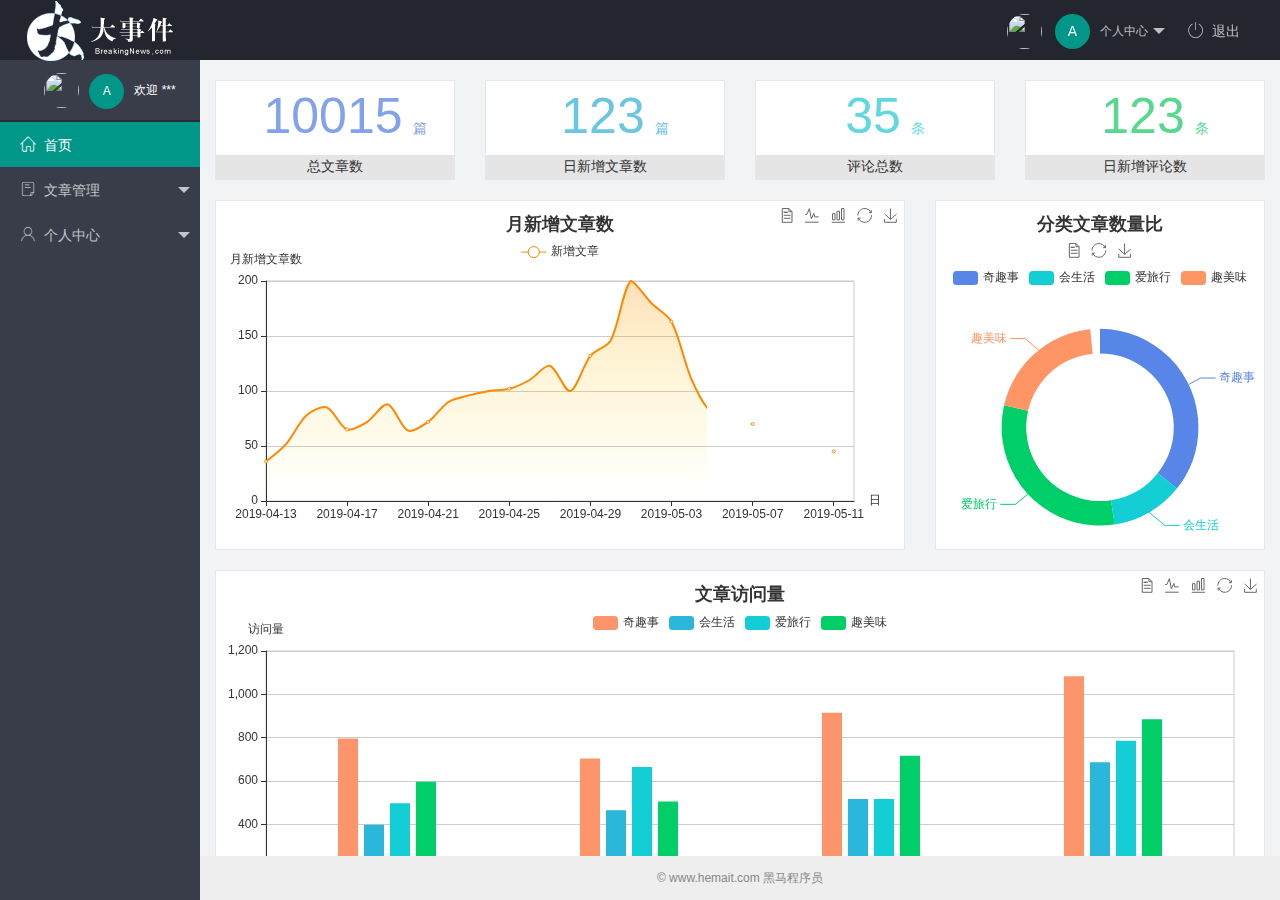
==== commit 6f542d61: "完成主页个人中心功能" ====
--- a/index.html
+++ b/index.html
@@ -27,9 +27,9 @@
                         <img src="//tva1.sinaimg.cn/crop.0.0.118.118.180/5db11ff4gw1e77d3nqrv8j203b03cweg.jpg" class="layui-nav-img"> <span class="text-avatar">A</span>个人中心
                     </a>
                     <dl class="layui-nav-child">
-                        <dd><a href="">基本资料</a></dd>
-                        <dd><a href="">更换头像</a></dd>
-                        <dd><a href="">重置密码</a></dd>
+                        <dd><a href="./user/user_info.html" target="fm">基本资料</a></dd>
+                        <dd><a href="./user/user_avatar.html" target="fm">更换头像</a></dd>
+                        <dd><a href="./user/user_psw.html" target="fm">重置密码</a></dd>
                     </dl>
                 </li>
                 <li class="layui-nav-item" lay-header-event="menuRight" lay-unselect>
@@ -59,9 +59,9 @@
                     <li class="layui-nav-item">
                         <a href="javascript:;"><span class="iconfont icon-user"></span>个人中心</a>
                         <dl class="layui-nav-child">
-                            <dd><a href="javascript:;"><i class="layui-icon layui-icon-app"></i>基本资料</a></dd>
-                            <dd><a href="javascript:;"><i class="layui-icon layui-icon-app"></i>更换头像</a></dd>
-                            <dd><a href="javascript:;"><i class="layui-icon layui-icon-app"></i>重置密码</a></dd>
+                            <dd><a href="./user/user_info.html" target="fm"><i class="layui-icon layui-icon-app"></i>基本资料</a></dd>
+                            <dd><a href="./user/user_avatar.html" target="fm"><i class="layui-icon layui-icon-app"></i>更换头像</a></dd>
+                            <dd><a href="./user/user_psw.html" target="fm"><i class="layui-icon layui-icon-app"></i>重置密码</a></dd>
                         </dl>
                     </li>
                 </ul>
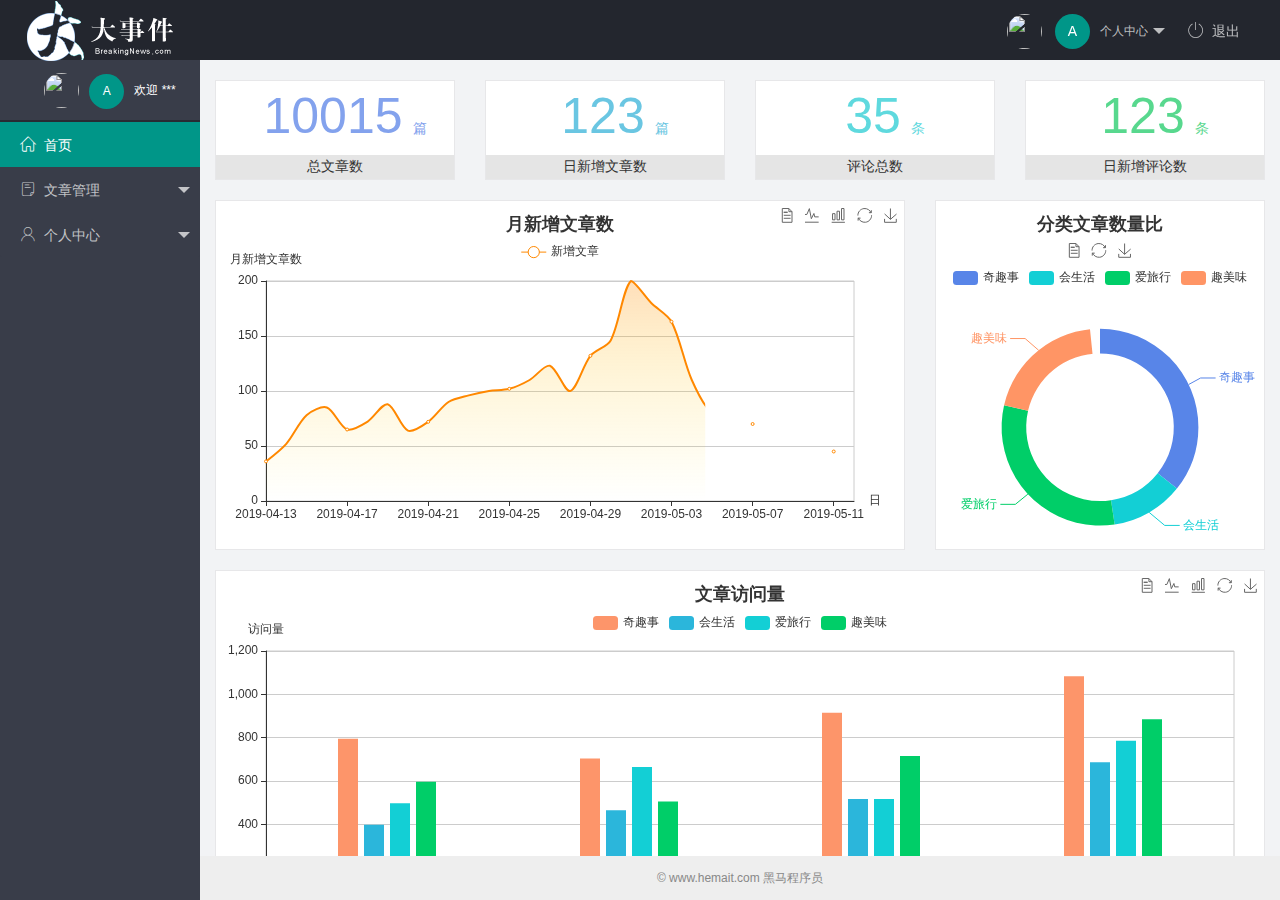
==== commit b5cb01c9: "基本完成网页功能的开发" ====
--- a/index.html
+++ b/index.html
@@ -51,9 +51,9 @@
                     <li class="layui-nav-item">
                         <a class="" href="javascript:;"><span class="iconfont icon-16"></span>文章管理</a>
                         <dl class="layui-nav-child">
-                            <dd><a href="javascript:;"><i class="layui-icon layui-icon-app"></i>文章类别</a></dd>
-                            <dd><a href="javascript:;"><i class="layui-icon layui-icon-app"></i>文章列表</a></dd>
-                            <dd><a href="javascript:;"><i class="layui-icon layui-icon-app"></i>发表文章</a></dd>
+                            <dd><a href="./art/art_cate.html" target="fm"><i class="layui-icon layui-icon-app"></i>文章类别</a></dd>
+                            <dd><a href="./art/art_list.html" target="fm"><i class="layui-icon layui-icon-app"></i>文章列表</a></dd>
+                            <dd><a href="./art/art_pub.html" target="fm"><i class="layui-icon layui-icon-app"></i>发表文章</a></dd>
                         </dl>
                     </li>
                     <li class="layui-nav-item">
